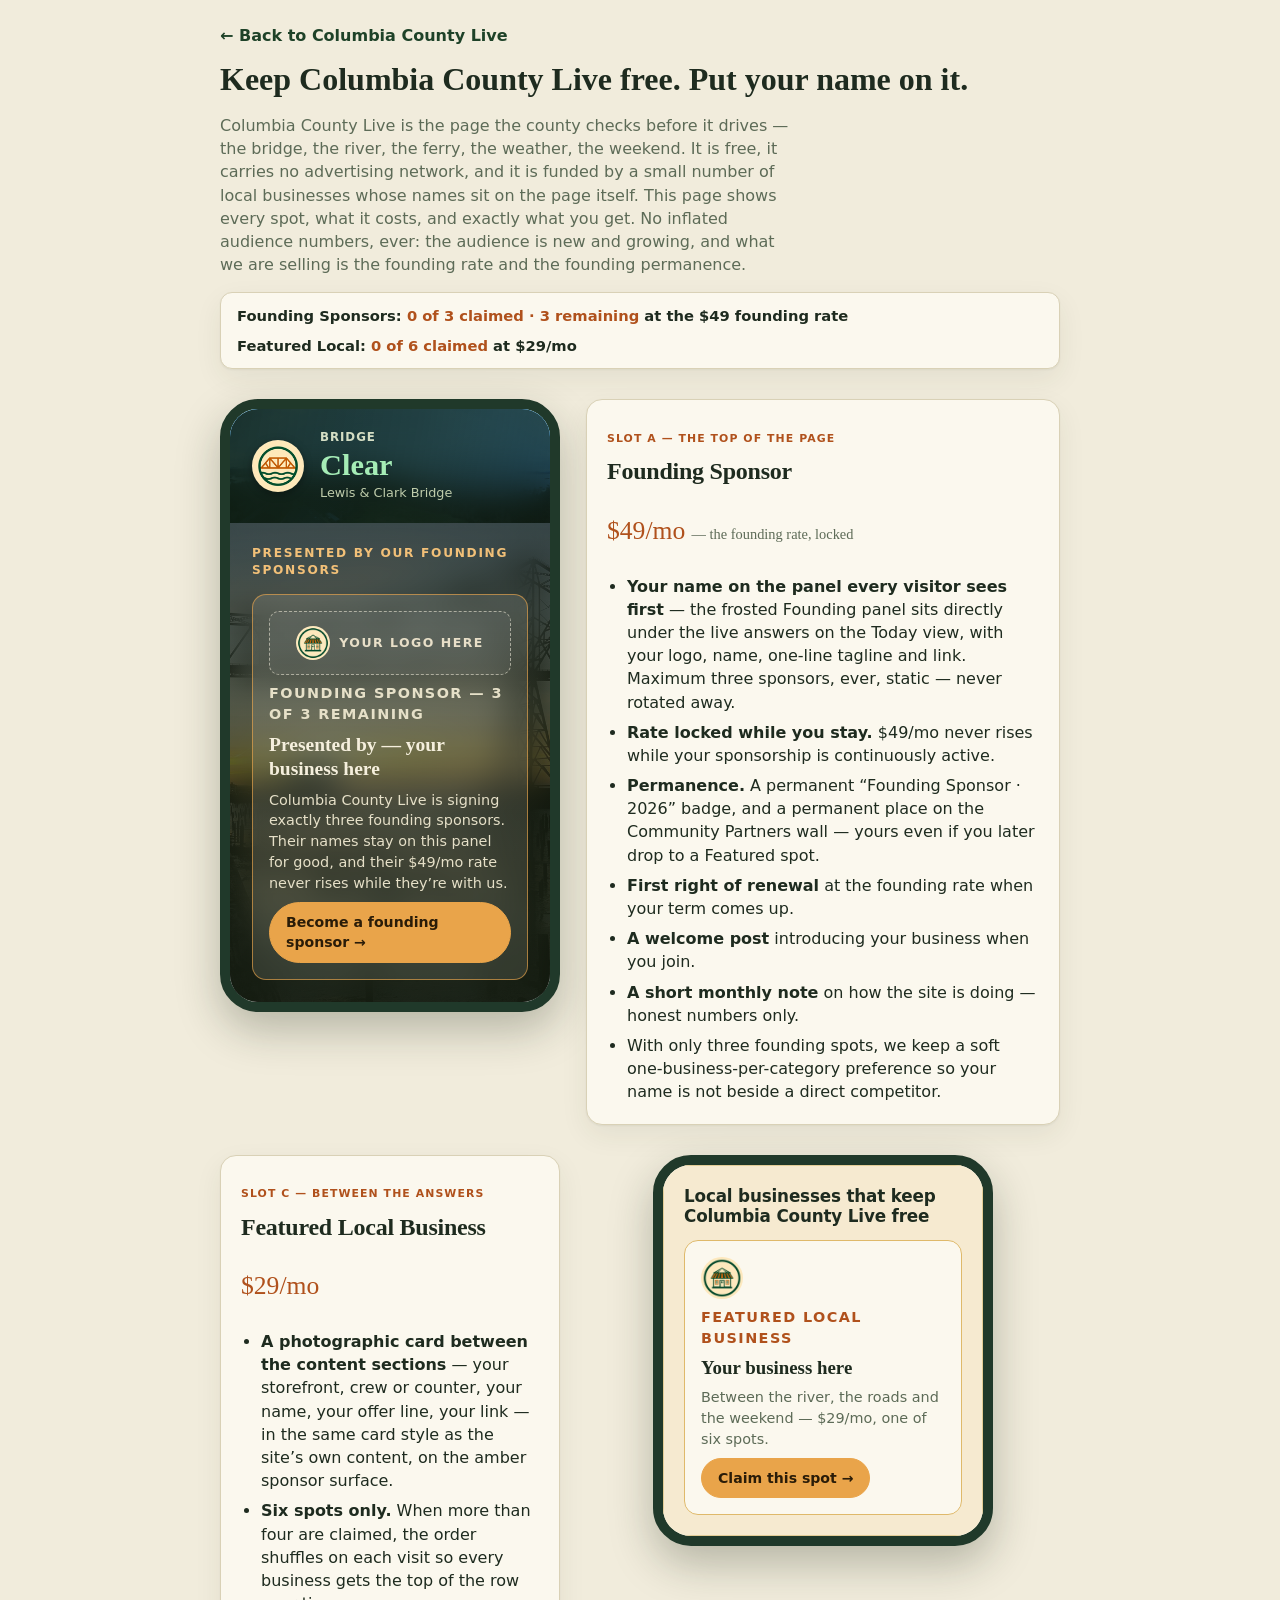
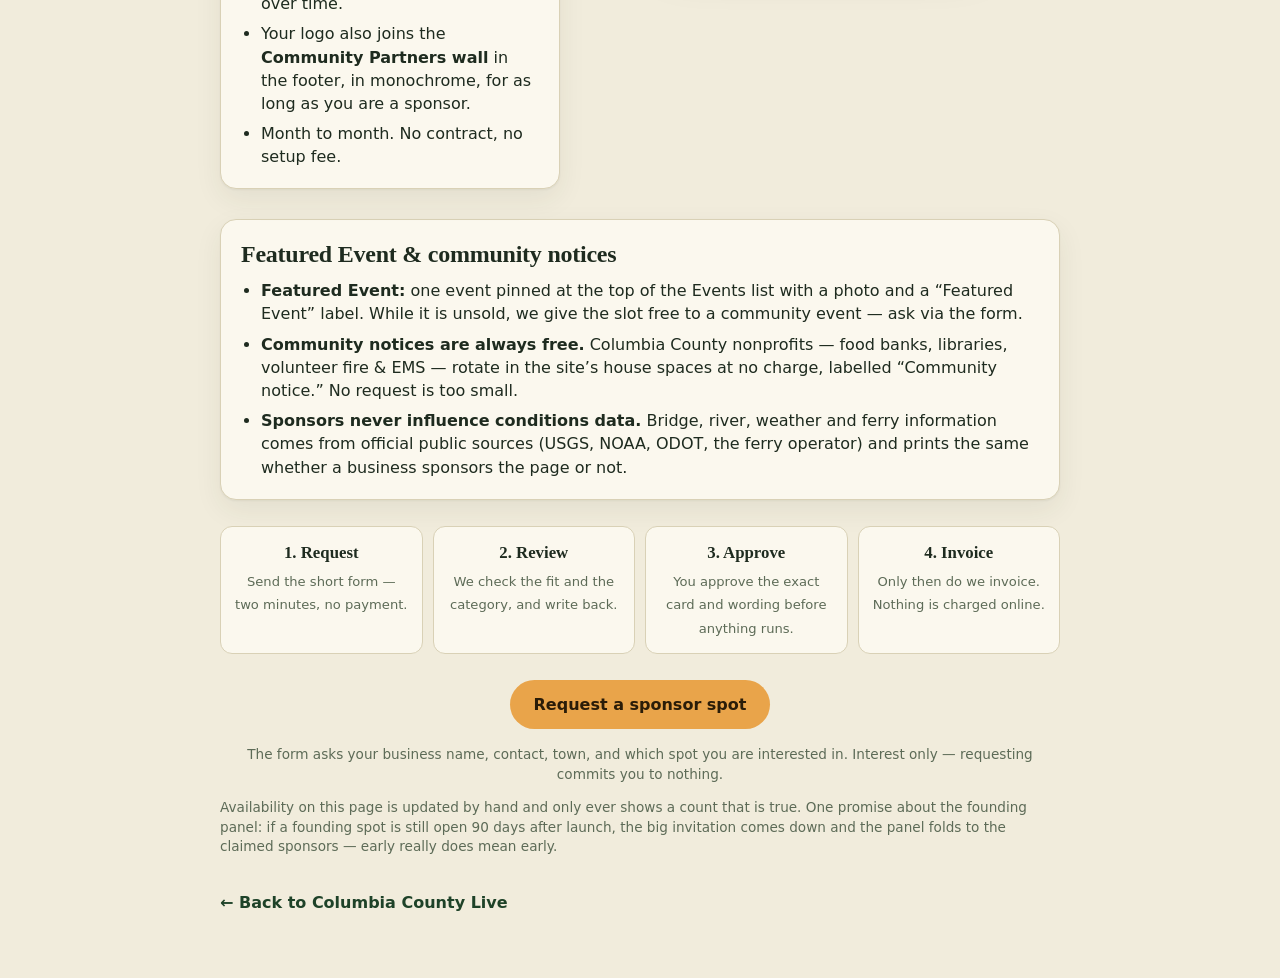
==== sponsor.html @ 100c67b8 "CCL redesign prototype 2026-11-05 — fall palette, icon set, ticker, glass cards, dark mode, sponsor " ====
<!DOCTYPE html>
<html lang="en">
<head>
<meta charset="utf-8">
<meta name="viewport" content="width=device-width, initial-scale=1">
<meta name="robots" content="noindex, nofollow">
<title>Sponsor — Columbia County Live</title>
<meta name="description" content="Become a founding sponsor or featured local business on Columbia County Live, the free live-conditions page for Columbia County, Oregon. Three founding spots at a locked $49/mo founding rate; featured local spots at $29/mo. Request, review, approve, invoice — no payment taken online.">
<meta name="theme-color" content="#1e4228">
<link rel="icon" href="img/icons/icon-logo-pine.png">
<link rel="stylesheet" href="style.css">
<script>
(function(){var t=null;try{var q=new URLSearchParams(location.search).get("theme");if(q==="dark"||q==="light")t=q;if(!t)t=localStorage.getItem("ccl-theme");if(t!=="dark"&&t!=="light")t=null;}catch(e){}
if(!t)t=(window.matchMedia&&matchMedia("(prefers-color-scheme: dark)").matches)?"dark":"light";
document.documentElement.setAttribute("data-theme",t);})();
</script>
</head>
<body class="sponsor-page">
<main class="sp-wrap">

  <a class="sp-back" href="index.html">&larr; Back to Columbia County Live</a>

  <header class="sp-hero">
    <h1>Keep Columbia County Live free. Put your name on it.</h1>
    <p>Columbia County Live is the page the county checks before it drives — the bridge, the river, the ferry, the weather, the weekend. It is free, it carries no advertising network, and it is funded by a small number of local businesses whose names sit on the page itself. This page shows every spot, what it costs, and exactly what you get. No inflated audience numbers, ever: the audience is new and growing, and what we are selling is the founding rate and the founding permanence.</p>
  </header>

  <div class="sp-avail" role="status">
    <span>Founding Sponsors: <span class="rem">0 of 3 claimed &middot; 3 remaining</span> at the $49 founding rate</span>
    <span>Featured Local: <span class="rem">0 of 6 claimed</span> at $29/mo</span>
  </div>

  <section id="founding" aria-label="Founding sponsor">
    <div class="sp-grid">
      <div class="sp-phone" aria-hidden="true">
        <section class="glance ticker js">
          <div class="ticker-stage">
            <div class="glance-tile ticker-slide active">
              <img class="gl-ico" src="img/icons/icon-bridge.png" alt="">
              <span class="ticker-main">
                <span class="glance-label">Bridge</span>
                <span class="glance-val ok">Clear</span>
                <span class="glance-sub">Lewis &amp; Clark Bridge</span>
              </span>
            </div>
          </div>
        </section>
        <section class="founding-panel">
          <div class="founding-inner">
            <p class="founding-eyebrow">Presented by our Founding Sponsors</p>
            <div class="founding-cells">
              <article class="founding-cell invite">
                <div class="ghost-logo"><img src="img/icons/icon-sponsor.png" alt=""><span>Your logo here</span></div>
                <p class="cell-eyebrow">Founding Sponsor — 3 of 3 remaining</p>
                <h3>Presented by — your business here</h3>
                <p>Columbia County Live is signing exactly three founding sponsors. Their names stay on this panel for good, and their $49/mo rate never rises while they&rsquo;re with us.</p>
                <span class="founding-cta">Become a founding sponsor &rarr;</span>
              </article>
            </div>
          </div>
        </section>
      </div>
      <div class="sp-terms">
        <p class="cell-eyebrow" style="color:var(--warm)">Slot A — the top of the page</p>
        <h2>Founding Sponsor</h2>
        <p class="sp-price">$49/mo <span style="font-size:.9rem;color:var(--muted)">— the founding rate, locked</span></p>
        <ul>
          <li><strong>Your name on the panel every visitor sees first</strong> — the frosted Founding panel sits directly under the live answers on the Today view, with your logo, name, one-line tagline and link. Maximum three sponsors, ever, static — never rotated away.</li>
          <li><strong>Rate locked while you stay.</strong> $49/mo never rises while your sponsorship is continuously active.</li>
          <li><strong>Permanence.</strong> A permanent &ldquo;Founding Sponsor &middot; 2026&rdquo; badge, and a permanent place on the Community Partners wall — yours even if you later drop to a Featured spot.</li>
          <li><strong>First right of renewal</strong> at the founding rate when your term comes up.</li>
          <li><strong>A welcome post</strong> introducing your business when you join.</li>
          <li><strong>A short monthly note</strong> on how the site is doing — honest numbers only.</li>
          <li>With only three founding spots, we keep a soft one-business-per-category preference so your name is not beside a direct competitor.</li>
        </ul>
      </div>
    </div>
  </section>

  <section id="featured" aria-label="Featured local business">
    <div class="sp-grid">
      <div class="sp-terms">
        <p class="cell-eyebrow" style="color:var(--warm)">Slot C — between the answers</p>
        <h2>Featured Local Business</h2>
        <p class="sp-price">$29/mo</p>
        <ul>
          <li><strong>A photographic card between the content sections</strong> — your storefront, crew or counter, your name, your offer line, your link — in the same card style as the site&rsquo;s own content, on the amber sponsor surface.</li>
          <li><strong>Six spots only.</strong> When more than four are claimed, the order shuffles on each visit so every business gets the top of the row over time.</li>
          <li>Your logo also joins the <strong>Community Partners wall</strong> in the footer, in monochrome, for as long as you are a sponsor.</li>
          <li>Month to month. No contract, no setup fee.</li>
        </ul>
      </div>
      <div class="sp-phone" aria-hidden="true">
        <section class="featured-local">
          <h2 class="featured-title">Local businesses that keep Columbia County Live free</h2>
          <div class="featured-row">
            <article class="featured-card invite">
              <img class="feat-ico" src="img/icons/icon-sponsor.png" alt="">
              <p class="cell-eyebrow">Featured Local Business</p>
              <h3>Your business here</h3>
              <p>Between the river, the roads and the weekend — $29/mo, one of six spots.</p>
              <span class="founding-cta">Claim this spot &rarr;</span>
            </article>
          </div>
        </section>
      </div>
    </div>
  </section>

  <section class="sp-terms" aria-label="Featured event and community notices">
    <h2>Featured Event &amp; community notices</h2>
    <ul>
      <li><strong>Featured Event:</strong> one event pinned at the top of the Events list with a photo and a &ldquo;Featured Event&rdquo; label. While it is unsold, we give the slot free to a community event — ask via the form.</li>
      <li id="community"><strong>Community notices are always free.</strong> Columbia County nonprofits — food banks, libraries, volunteer fire &amp; EMS — rotate in the site&rsquo;s house spaces at no charge, labelled &ldquo;Community notice.&rdquo; No request is too small.</li>
      <li><strong>Sponsors never influence conditions data.</strong> Bridge, river, weather and ferry information comes from official public sources (USGS, NOAA, ODOT, the ferry operator) and prints the same whether a business sponsors the page or not.</li>
    </ul>
  </section>

  <section aria-label="How sponsorship works">
    <div class="sp-steps">
      <div class="sp-step"><strong>1. Request</strong><span>Send the short form — two minutes, no payment.</span></div>
      <div class="sp-step"><strong>2. Review</strong><span>We check the fit and the category, and write back.</span></div>
      <div class="sp-step"><strong>3. Approve</strong><span>You approve the exact card and wording before anything runs.</span></div>
      <div class="sp-step"><strong>4. Invoice</strong><span>Only then do we invoice. Nothing is charged online.</span></div>
    </div>
    <p style="text-align:center">
      <a class="sp-cta" href="https://forms.gle/D4poEqfu1ogoMr4r6" target="_blank" rel="noopener">Request a sponsor spot</a>
    </p>
    <p class="sp-note" style="text-align:center">The form asks your business name, contact, town, and which spot you are interested in. Interest only — requesting commits you to nothing.</p>
    <p class="sp-note">Availability on this page is updated by hand and only ever shows a count that is true. One promise about the founding panel: if a founding spot is still open 90 days after launch, the big invitation comes down and the panel folds to the claimed sponsors — early really does mean early.</p>
  </section>

  <p style="margin-top:34px"><a class="sp-back" href="index.html">&larr; Back to Columbia County Live</a></p>

</main>
</body>
</html>
---- style.css ----
/* Columbia County Live — Redesign 2026-11-04 styles.
   Modern light system: ink/slate text on white cards over a very light
   gray-blue page, one accent (river blue), status colors only for status.
   Clean system sans everywhere (the old display serif is retired), 16px card
   radius, whisper shadows, 8/12/16/24 spacing scale. The page is four
   views (Today / Travel / Outdoors / Events & More) switched by the tab
   bar — bottom bar on phones, top bar on desktop. */
:root{
  --bg:#f1ecdc;
  --panel:#fbf8ee;
  --panel-2:#f0ead6;
  --panel-3:#e3dcc2;
  --border:#d9d1b6;
  --text:#1e2b1f;
  --muted:#5d6b57;
  --accent:#2e5d3a;
  --accent-dark:#1e4228;
  --accent-2:#2e7d3f; /* darkened 2026-11-04 (WS-1 a11y): #0d8a5f was 3.9:1 on panel-2 / 4.35:1 on white as text — Lighthouse color-contrast failure; #0b7a52 is 4.80:1 / 5.36:1 */
  --warm:#b0511c;
  --warm-fill:#e9a44a;
  --warn:#b0511c;
  --danger:#b3352b;
  --radius:16px;
  --shadow:0 1px 2px rgba(43,52,30,.06),0 10px 28px rgba(43,52,30,.07);
  --sponsor-bg:#f6ead0;
  --sans:system-ui,-apple-system,BlinkMacSystemFont,"Segoe UI",Roboto,Helvetica,Arial,sans-serif;
  --display:Georgia,"Iowan Old Style","Palatino Linotype","Times New Roman",serif;
}
*{box-sizing:border-box}
html,body{margin:0;padding:0}
html{scroll-behavior:smooth}
body{
  background:linear-gradient(180deg,#faf6ea,var(--bg) 480px) no-repeat,var(--bg);
  color:var(--text);
  font-family:var(--sans);
  line-height:1.45;
  -webkit-font-smoothing:antialiased;
}
a{color:var(--accent)}
a:focus-visible,button:focus-visible{outline:2px solid var(--accent-dark);outline-offset:2px}
h1,h2,h3{margin:0;line-height:1.2;font-family:var(--sans)}
h2{font-weight:700;letter-spacing:-.01em}
.small{font-size:.82rem;color:var(--muted)}
::selection{background:rgba(46,93,58,.25)}

/* ---------- Hero (slim banner) ---------- */
.hero{position:relative;overflow:hidden;border-bottom:1px solid var(--border)}
.hero-img{
  position:absolute;inset:0;width:100%;height:100%;z-index:0;
  object-fit:cover;object-position:center 62%;
  filter:saturate(.86) contrast(1.04) brightness(.95);
}
.hero::after{
  content:"";position:absolute;inset:0;pointer-events:none;z-index:0;
  background:
    url("data:image/svg+xml,%3Csvg xmlns='http://www.w3.org/2000/svg' width='480' height='300' viewBox='0 0 480 300'%3E%3Cg fill='none' stroke='%23ffffff' stroke-opacity='0.16'%3E%3Ccircle cx='428' cy='16' r='28'/%3E%3Ccircle cx='428' cy='16' r='58'/%3E%3Ccircle cx='428' cy='16' r='88'/%3E%3Ccircle cx='428' cy='16' r='118'/%3E%3Ccircle cx='428' cy='16' r='148'/%3E%3C/g%3E%3C/svg%3E") right top no-repeat,
    linear-gradient(180deg,rgba(9,22,13,.58) 0%,rgba(9,22,13,.40) 52%,rgba(9,22,13,.68) 100%);
}
.hero-inner{
  position:relative;z-index:1;max-width:1200px;margin:0 auto;
  padding:16px 20px 14px;
  display:flex;flex-direction:column;
}
.hero-top{display:flex;justify-content:space-between;align-items:flex-start;gap:16px}
.brand{display:flex;align-items:center;gap:12px}
.brand-mark{
  font-size:1.45rem;line-height:1;padding:7px 8px;
  background:rgba(10,24,14,.55);border:1px solid rgba(255,255,255,.25);
  border-radius:12px;backdrop-filter:blur(5px);-webkit-backdrop-filter:blur(5px);
}
.brand-name{
  font-size:1.28rem;font-weight:800;letter-spacing:-.01em;
  color:#fff;text-shadow:0 2px 14px rgba(0,0,0,.5);
}
.live-word{color:var(--warm-fill)}
.tagline{margin:2px 0 0;color:#d7e6f2;font-size:.86rem;text-shadow:0 1px 8px rgba(0,0,0,.55)}
.header-clock{
  text-align:right;background:rgba(8,20,32,.55);
  border:1px solid rgba(255,255,255,.22);border-radius:12px;
  padding:7px 13px;backdrop-filter:blur(6px);-webkit-backdrop-filter:blur(6px);
}
.clock{font-size:1.18rem;font-weight:700;font-variant-numeric:tabular-nums;color:#fff}
.clock-label{color:#cfe0f0;font-size:.7rem;text-transform:uppercase;letter-spacing:.08em}
.hero-title{
  font-weight:800;letter-spacing:-.015em;
  font-size:clamp(1.32rem,2.6vw,1.8rem);line-height:1.15;
  margin-top:14px;max-width:22em;color:#fff;
  text-shadow:0 2px 20px rgba(0,0,0,.5);
}
.hero-title em{font-style:normal;color:var(--warm-fill)}
.hero-promise{
  max-width:72ch;color:#e3eef7;font-size:.9rem;margin:6px 0 12px;
  text-shadow:0 1px 10px rgba(0,0,0,.6);
}
.status-strip{display:flex;flex-wrap:wrap;gap:8px}
.status-strip a{
  display:inline-flex;align-items:center;gap:7px;
  background:rgba(9,22,36,.66);border:1px solid rgba(255,255,255,.22);
  color:#eef4fa;text-decoration:none;font-size:.84rem;font-weight:600;
  padding:7px 13px;border-radius:999px;
  backdrop-filter:blur(6px);-webkit-backdrop-filter:blur(6px);
  transition:border-color .15s ease,transform .15s ease;
}
.status-strip a:hover{border-color:var(--warm-fill);transform:translateY(-1px)}
.pulse-dot{
  width:8px;height:8px;border-radius:50%;background:#2fbf71;flex:0 0 auto;
  box-shadow:0 0 0 0 rgba(47,191,113,.45);animation:pulse 2.4s ease-out infinite;
}
@keyframes pulse{
  0%{box-shadow:0 0 0 0 rgba(47,191,113,.45)}
  70%{box-shadow:0 0 0 8px rgba(47,191,113,0)}
  100%{box-shadow:0 0 0 0 rgba(47,191,113,0)}
}

/* ---------- Tab bar (view switcher) ---------- */
.tabbar{
  position:sticky;top:0;z-index:950;height:57px;
  display:flex;align-items:center;justify-content:center;gap:6px;
  padding:8px 12px;
  background:rgba(255,255,255,.9);border-bottom:1px solid var(--border);
  backdrop-filter:blur(10px);-webkit-backdrop-filter:blur(10px);
}
.tab-btn{
  display:inline-flex;align-items:center;gap:7px;
  font:inherit;font-size:.94rem;font-weight:600;color:var(--muted);
  background:transparent;border:1px solid transparent;border-radius:999px;
  padding:9px 18px;cursor:pointer;
  transition:background .18s ease,color .18s ease,transform .12s ease,box-shadow .18s ease;
}
.tab-btn:hover{color:var(--text);background:var(--panel-2)}
.tab-btn:active{transform:scale(.97)}
.tab-btn.active{
  background:var(--accent);color:#fff;border-color:var(--accent);
  box-shadow:0 3px 10px rgba(30,66,40,.32);
}
.tab-ico{font-size:1.02rem;line-height:1}
@media (max-width:899px){
  .tabbar{
    position:fixed;top:auto;bottom:0;left:0;right:0;height:auto;z-index:1200;
    justify-content:space-around;gap:2px;
    padding:6px 6px calc(6px + env(safe-area-inset-bottom));
    border-bottom:none;border-top:1px solid var(--border);
    background:rgba(255,255,255,.96);
  }
  .tab-btn{flex:1;flex-direction:column;gap:2px;padding:6px 4px;font-size:.7rem;border-radius:12px}
  .tab-ico{font-size:1.15rem}
  body{padding-bottom:82px}
}

/* Sticky status bar */
.sticky-bar{
  position:sticky;top:0;z-index:900;
  display:flex;align-items:center;gap:8px;flex-wrap:wrap;
  padding:8px 16px;
  background:rgba(255,255,255,.94);border-bottom:1px solid var(--border);
  backdrop-filter:blur(8px);-webkit-backdrop-filter:blur(8px);
}
@media (min-width:900px){.sticky-bar{top:57px}}
.sticky-brand{font-weight:800;font-size:.95rem;letter-spacing:-.01em;margin-right:2px}
.sticky-pill{
  text-decoration:none;color:var(--text);font-size:.8rem;font-weight:700;
  border:1px solid var(--border);border-radius:999px;padding:4px 11px;background:var(--panel-2);
}
.sticky-pill.ok{border-color:var(--accent-2);color:var(--accent-2)}
.sticky-pill.warn{border-color:var(--warn);color:var(--warn)}
.sticky-pill.bad{border-color:#e5a3a3;color:#991b1b;background:#fdecec}
.sticky-links{display:flex;gap:4px;margin-left:auto}
.sticky-links a{color:var(--muted);text-decoration:none;font-size:.82rem;font-weight:600;padding:4px 8px;border-radius:8px}
.sticky-links a:hover{color:var(--text);background:var(--panel-2)}
@media (max-width:560px){.sticky-links{display:none}}

/* Alert banner */
.alert-banner{
  max-width:1200px;margin:14px auto 0;padding:12px 18px;width:calc(100% - 40px);
  background:#fdecec;border:1px solid #e5a3a3;border-radius:var(--radius);
  color:#7c1d1d;font-size:.95rem;
}
.alert-banner strong{color:#5f1212}
@media (max-width:920px){.alert-banner{width:calc(100% - 24px)}}

/* ---------- Views ---------- */
.views{max-width:1200px;margin:0 auto;padding:16px 20px 8px}
.view{display:flex;flex-direction:column;gap:16px;min-width:0}
.view[hidden]{display:none!important}
.view-active{animation:viewIn .22s ease both}
@keyframes viewIn{from{opacity:0;transform:translateY(8px)}to{opacity:1;transform:none}}
@media (min-width:900px){
  #view-travel{display:grid;grid-template-columns:1fr 1fr;gap:16px;align-items:start}
  #view-travel .map-card,#view-travel #roads-card,#view-travel #ferry-card{grid-column:1 / -1}
  #view-outdoors{display:grid;grid-template-columns:1fr 1fr;gap:16px;align-items:start}
  #view-outdoors #alerts-card,#view-outdoors #rivers-card{grid-column:1 / -1}
}
@media (max-width:899px){
  .views{padding:12px 12px 4px}
}

/* Reveal-on-first-sight (class added by JS only — content is never
   gated on animation; no-JS and no-IO visitors simply see the cards) */
.reveal{opacity:0;transform:translateY(12px)}
.reveal.inview{opacity:1;transform:none;transition:opacity .5s ease,transform .5s ease}

/* At-a-glance KPI strip */
.glance{
  display:grid;grid-template-columns:repeat(4,1fr);gap:10px;
}
.glance-tile{
  display:flex;flex-direction:column;gap:2px;text-decoration:none;color:var(--text);
  background:var(--panel);
  border:1px solid var(--border);border-radius:var(--radius);
  padding:14px 16px;box-shadow:var(--shadow);
  transition:border-color .15s ease,transform .15s ease;
}
.glance-tile:hover{border-color:var(--accent);transform:translateY(-1px)}
.glance-tile:active{transform:translateY(1px)}
.glance-label{font-size:.72rem;text-transform:uppercase;letter-spacing:.08em;color:var(--muted);font-weight:700}
.glance-val{font-size:1.42rem;font-weight:800;letter-spacing:-.01em;line-height:1.15;overflow:hidden;text-overflow:ellipsis;display:-webkit-box;-webkit-line-clamp:2;-webkit-box-orient:vertical;transition:color .4s ease}
.glance-val.ok{color:var(--accent-2)}
.glance-val.warn{color:var(--warn)}
.glance-val.bad{color:var(--danger)}
.glance-sub{font-size:.76rem;color:var(--muted)}
@media (max-width:560px){.glance{grid-template-columns:1fr 1fr}.glance-val{font-size:1.12rem}}

/* Cards */
.card{
  background:var(--panel);
  border:1px solid var(--border);
  border-radius:var(--radius);
  padding:20px;
  box-shadow:var(--shadow);
  min-width:0;
}
.card-head{display:flex;justify-content:space-between;align-items:baseline;gap:10px;margin-bottom:10px}
.card-head h2{font-size:1.06rem}
.updated{font-size:.72rem;color:var(--muted);white-space:nowrap}
.card-note{color:var(--muted);font-size:.9rem;margin:6px 0 12px}
.panel-body{min-height:40px}
.loading{color:var(--muted);font-size:.9rem}
.loading::after{
  content:"";display:block;height:10px;max-width:430px;margin-top:10px;border-radius:6px;
  background:linear-gradient(90deg,var(--panel-2) 25%,var(--panel-3) 50%,var(--panel-2) 75%);
  background-size:200% 100%;animation:shimmer 1.3s linear infinite;
}
@keyframes shimmer{from{background-position:180% 0}to{background-position:-20% 0}}
.fallback{color:var(--muted);font-size:.9rem}
.text-link{font-size:.88rem;text-decoration:none}
.text-link:hover{text-decoration:underline}
.subhead{
  font-size:.74rem;font-weight:700;text-transform:uppercase;letter-spacing:.09em;
  color:var(--muted);margin:16px 0 6px;
}

/* Card photo headers — one consistent strip, gentle modern grade */
.photo-card{padding-top:0;overflow:hidden}
.card-photo{position:relative;margin:0 -20px 16px;height:132px;background:#ddd5ba}
.card-photo img{
  width:100%;height:100%;object-fit:cover;display:block;
  filter:saturate(.88) contrast(1.03);
}
.card-photo::after{
  content:"";position:absolute;left:0;right:0;bottom:0;height:46%;pointer-events:none;
  background:linear-gradient(180deg,rgba(12,26,15,0),rgba(12,26,15,.28));
}
.photo-courthouse img{object-position:center 34%}
.photo-dock img{object-position:center 62%}
.photo-ferry img{object-position:center 55%}
.photo-pano img{object-position:center 50%}
@media (max-width:560px){.card-photo{height:118px}}

/* Map */
.map-card{padding:12px}
.map-toolbar{display:flex;flex-wrap:wrap;align-items:center;gap:6px;padding:2px 2px 10px}
.map-tool-btn{
  background:var(--panel-2);color:var(--text);border:1px solid var(--border);
  border-radius:999px;padding:6px 13px;font-size:.82rem;font-weight:700;cursor:pointer;
  transition:border-color .15s ease,transform .12s ease;
}
.map-tool-btn:hover{border-color:var(--accent)}
.map-tool-btn:active{transform:scale(.97)}
.map-towns{display:inline-flex;flex-wrap:wrap;gap:6px;flex:1}
.map-town-chip{
  background:transparent;color:var(--muted);border:1px solid var(--border);
  border-radius:999px;padding:5px 11px;font-size:.8rem;cursor:pointer;
}
.map-town-chip:hover{color:var(--text);border-color:var(--accent)}
#map:fullscreen{height:100%;border-radius:0}
#map{height:440px;border-radius:12px;background:#dce7ef;z-index:0}
@media (max-width:920px){#map{height:320px}}
.map-legend{display:flex;flex-wrap:wrap;gap:14px;padding:10px 6px 2px;color:var(--muted);font-size:.8rem}
.dot{display:inline-block;width:10px;height:10px;border-radius:50%;margin-right:5px;vertical-align:middle}
.dot-town{background:#2e5d3a}
.dot-gauge{background:#0d8a5f}
.dot-quake{background:#e05252}
.dot-landmark{background:#d97706}
.leaflet-popup-content{font-size:.85rem;line-height:1.4}
.emoji-pin{background:none;border:none;font-size:20px;line-height:1;text-shadow:0 1px 4px rgba(0,0,0,.6)}

/* Link tiles */
.link-grid{display:grid;grid-template-columns:1fr 1fr;gap:10px}
.link-tile{
  display:block;text-decoration:none;color:var(--text);
  background:var(--panel-2);border:1px solid var(--border);border-radius:12px;
  padding:12px 14px;transition:border-color .15s ease, transform .15s ease;
}
.link-tile:hover{border-color:var(--accent);transform:translateY(-1px)}
.link-tile strong{display:block;font-size:.95rem;margin-bottom:3px}
.link-tile span{color:var(--muted);font-size:.82rem}
@media (max-width:560px){.link-grid{grid-template-columns:1fr}}

/* Ferry */
.ferry-grid{display:grid;grid-template-columns:repeat(3,1fr);gap:10px;margin-bottom:10px}
@media (max-width:560px){.ferry-grid{grid-template-columns:1fr}}
.ferry-box{background:var(--panel-2);border:1px solid var(--border);border-radius:12px;padding:10px 12px}
.ferry-box h3{font-size:.85rem;color:var(--accent);margin-bottom:4px}
.ferry-box p{margin:0;font-size:.9rem}

/* Ferry next-boat countdown */
.ferry-next{margin:4px 0 14px}
.ferry-next-head{font-size:1.12rem;font-weight:800;letter-spacing:-.01em;margin-bottom:8px}
.ferry-next-head .fn-when{color:var(--warm)}
.ferry-next-grid{display:grid;grid-template-columns:1fr 1fr;gap:10px}
.ferry-next-box{background:var(--panel-2);border:1px solid var(--border);border-radius:12px;padding:10px 12px}
.ferry-next-box .fn-side{font-size:.78rem;text-transform:uppercase;letter-spacing:.06em;color:var(--muted);font-weight:700}
.ferry-next-box .fn-count{font-size:1.3rem;font-weight:800;font-variant-numeric:tabular-nums;line-height:1.2}
.ferry-next-box .fn-time{color:var(--muted);font-size:.82rem}
.ferry-next-box.last-boat{border-color:var(--warn)}
.fn-last{display:inline-block;color:#23160a;background:var(--warm-fill);font-size:.68rem;font-weight:800;border-radius:999px;padding:1px 8px;margin-left:6px;vertical-align:2px;text-transform:uppercase;letter-spacing:.05em}
@media (max-width:560px){.ferry-next-grid{grid-template-columns:1fr}}

/* Alerts */
.alert-item{border-left:4px solid var(--warn);background:var(--panel-2);border-radius:10px;padding:10px 12px;margin-bottom:10px}
.alert-item.severe{border-left-color:var(--danger)}
.alert-item h3{font-size:.95rem;margin-bottom:3px}
.alert-item p{margin:0;color:var(--muted);font-size:.85rem}
.no-alerts{color:var(--accent-2);font-size:.92rem}

/* Forecast */
.town-picker{display:flex;flex-wrap:wrap;gap:6px;margin-bottom:12px}
.town-btn{
  background:var(--panel-2);color:var(--muted);border:1px solid var(--border);
  border-radius:999px;padding:5px 12px;font-size:.82rem;cursor:pointer;
  transition:background .15s ease,color .15s ease,border-color .15s ease;
}
.town-btn:hover{color:var(--text);border-color:var(--accent)}
.town-btn.active{background:var(--accent);border-color:var(--accent);color:#fff;font-weight:700}
.forecast-periods{display:grid;grid-template-columns:1fr 1fr;gap:8px}
@media (max-width:560px){.forecast-periods{grid-template-columns:1fr}}
.period{background:var(--panel-2);border:1px solid var(--border);border-radius:12px;padding:9px 11px}
.period h4{margin:0 0 2px;font-size:.83rem;color:var(--accent)}
.period .temp{font-size:1.15rem;font-weight:800}
.period p{margin:2px 0 0;color:var(--muted);font-size:.8rem}

/* Rivers */
.river-row{display:flex;flex-wrap:wrap;justify-content:space-between;gap:12px;padding:10px 0;border-bottom:1px solid var(--border)}
.river-spark{flex-basis:100%;margin-top:2px}
.river-spark svg{width:100%;height:46px;display:block;animation:sparkIn .7s ease both}
@keyframes sparkIn{from{opacity:0;transform:translateY(4px)}to{opacity:1;transform:none}}
.river-spark-cap{font-size:.72rem;color:var(--muted);margin-top:2px}
.river-row:last-child{border-bottom:none}
.river-name{font-weight:700;font-size:.93rem}
.river-sub{color:var(--muted);font-size:.78rem}
.river-nums{text-align:right;white-space:nowrap}
.river-nums .big{font-size:1.05rem;font-weight:800;font-variant-numeric:tabular-nums}
.trend-up{color:var(--warn)}
.trend-down{color:var(--accent-2)}
.trend-flat{color:var(--muted)}

/* Quakes */
.quake-row{display:flex;align-items:center;gap:12px;padding:8px 0;border-bottom:1px solid var(--border)}
.quake-row:last-child{border-bottom:none}
.quake-mag{
  flex:0 0 auto;min-width:44px;text-align:center;font-weight:800;font-size:.95rem;
  background:var(--panel-2);border:1px solid var(--border);border-radius:10px;padding:6px 4px;
}
.quake-mag.hot{border-color:#e5a3a3;color:#b32626;background:#fdecec}
.quake-place{font-size:.9rem}
.quake-time{color:var(--muted);font-size:.78rem}

/* Freshness board */
.fresh-row{display:flex;align-items:center;gap:10px;padding:7px 0;border-bottom:1px solid var(--border);font-size:.9rem}
.fresh-row:last-child{border-bottom:none}
.fresh-dot{flex:0 0 auto;width:10px;height:10px;border-radius:50%;background:var(--muted)}
.fresh-dot.dot-ok{background:var(--accent-2)}
.fresh-dot.dot-warn{background:var(--warn)}
.fresh-dot.dot-bad{background:var(--danger)}
.fresh-dot.dot-none{background:transparent;border:1px solid var(--muted)}
.fresh-label{flex:1}
.fresh-age{color:var(--muted);font-size:.82rem;font-variant-numeric:tabular-nums;white-space:nowrap}

/* Share / keep bar */
.share-bar{
  display:flex;flex-wrap:wrap;align-items:center;gap:14px 22px;
  background:var(--panel);
  border:1px solid var(--border);border-radius:var(--radius);box-shadow:var(--shadow);
  padding:20px;
}
.share-copy{flex:1 1 320px}
.share-copy h2{font-size:1.12rem;margin-bottom:4px}
.share-copy p{margin:0;color:var(--muted);font-size:.9rem}
.share-actions{display:flex;flex-wrap:wrap;gap:10px}
.share-btn{
  background:var(--panel);color:var(--text);border:1px solid var(--border);
  border-radius:999px;padding:11px 18px;font-size:.92rem;font-weight:700;cursor:pointer;
  transition:border-color .15s ease,background .15s ease,transform .12s ease;
}
.share-btn:hover{border-color:var(--accent)}
.share-btn:active{transform:translateY(1px)}
.share-btn.primary{background:var(--accent);border-color:var(--accent);color:#fff}
.share-btn.primary:hover{background:var(--accent-dark)}
.install-help{flex-basis:100%;margin:0;color:var(--muted);font-size:.88rem;background:var(--panel-2);border:1px dashed var(--border);border-radius:12px;padding:10px 12px}

/* Footer */
.site-footer{
  padding:18px 4px 30px;
  border-top:1px solid var(--border);color:var(--muted);font-size:.9rem;
}
.site-footer strong{color:var(--text)}

/* Mobile hero trims */
@media (max-width:560px){
  .header-clock{display:none}
  .hero-inner{padding:14px 14px 12px}
  .brand-name{font-size:1.12rem}
  .hero-promise{display:none}
  /* Card heads: let the timestamp drop to its own line instead of
     squeezing the title into a word-per-line column beside the pin. */
  .card-head{flex-wrap:wrap}
  .card-head h2{flex:1 1 auto}
  .card-head .updated{order:3;flex-basis:100%;margin-top:2px}
  .map-towns{order:3;flex-basis:100%;margin-top:2px}
}

/* ---- v1.1: live layers + snapshot panels ---- */
.dot-plane{background:#d97706}
.dot-ship{background:#6366f1}
.dot-fire{background:#ea580c}
.legend-note{flex-basis:100%;font-size:.75rem}
.status-note{
  color:var(--muted);font-size:.88rem;background:#f2f7fb;
  border:1px dashed var(--border);border-radius:12px;padding:10px 12px;margin:0;
}
.leaflet-control-layers{
  background:var(--panel);color:var(--text);border:1px solid var(--border);
  border-radius:10px;font-size:.8rem;
}
.leaflet-control-layers label{color:var(--text)}
.plane-pin span{filter:drop-shadow(0 1px 3px rgba(0,0,0,.7))}

/* Commute verdict */
.commute-verdict{border-radius:12px;padding:13px 15px;border:1px solid var(--border);background:var(--panel-2)}
.commute-verdict .cv-head{font-size:1.18rem;font-weight:800;letter-spacing:-.01em;line-height:1.2}
.commute-verdict .cv-sub{color:var(--muted);font-size:.85rem;margin-top:3px}
.commute-verdict.cv-ok{border-left:5px solid var(--accent-2)}
.commute-verdict.cv-ok .cv-head{color:var(--accent-2)}
.commute-verdict.cv-warn{border-left:5px solid var(--warn)}
.commute-verdict.cv-warn .cv-head{color:var(--warn)}
.commute-verdict.cv-bad{border-left:5px solid var(--danger);background:#fdf1f1}
.commute-verdict.cv-bad .cv-head{color:var(--danger)}

/* Bridge */
.bridge-box{border-radius:12px;padding:12px 14px;margin-bottom:6px;border:1px solid var(--border);background:var(--panel-2)}
.bridge-title{font-weight:800;font-size:1rem;margin-bottom:4px}
.bridge-box p{margin:0;color:var(--muted);font-size:.88rem}
.bridge-clear{border-left:4px solid var(--accent-2)}
.bridge-work{border-left:4px solid var(--warn)}
.bridge-alert{border-left:4px solid var(--danger)}
.bridge-unknown{border-left:4px solid var(--muted)}

/* Incidents */
.incident-row{padding:8px 0;border-bottom:1px solid var(--border);font-size:.9rem}
.incident-row:last-child{border-bottom:none}
.incident-row p{margin:2px 0 0;color:var(--muted);font-size:.83rem}

/* Cameras */
.camera-grid{display:grid;grid-template-columns:repeat(auto-fill,minmax(150px,1fr));gap:10px}
.camera-fig{margin:0;background:var(--panel-2);border:1px solid var(--border);border-radius:12px;overflow:hidden}
.camera-fig img{width:100%;height:96px;object-fit:cover;display:block;background:#d7e2ec}
.camera-fig figcaption{padding:7px 9px;font-size:.76rem;color:var(--muted)}
.camera-fig.cam-dead figcaption::after{content:" — still unavailable";color:var(--warn)}

/* Ships */
.ship-row{display:flex;justify-content:space-between;gap:12px;padding:10px 0;border-bottom:1px solid var(--border)}
.ship-row:last-child{border-bottom:none}

/* Build batch 2026-11-04: My Route strips, incident meta, route-ahead, Bend run */
.route-group{margin:0 0 12px}
.route-group:last-child{margin-bottom:2px}
.route-group-name{font-weight:700;font-size:.85rem;margin:0 0 6px}
.route-strip{display:flex;gap:10px;overflow-x:auto;padding-bottom:6px}
.route-strip .camera-fig{flex:0 0 168px}
.route-strip .camera-fig img{height:104px}
.incident-meta{color:var(--muted);font-size:.76rem;margin-top:2px}
.incident-scope{color:var(--muted);font-size:.8rem;margin:0 0 8px}
.ra-town{padding:10px 0;border-bottom:1px solid var(--border)}
.ra-town:first-child{padding-top:2px}
.ra-town:last-child{border-bottom:none;padding-bottom:2px}
.ra-town-name{font-weight:800;font-size:.95rem;margin-bottom:6px}
.ra-strip{display:flex;gap:8px;overflow-x:auto;padding-bottom:6px}
.ra-chip{flex:0 0 108px;background:var(--panel-2);border:1px solid var(--border);border-radius:12px;padding:8px 9px}
.ra-hour{font-size:.72rem;color:var(--muted);font-weight:700}
.ra-temp{font-size:1.05rem;font-weight:800;font-variant-numeric:tabular-nums}
.ra-wx{font-size:.74rem;color:var(--muted)}
.ra-pop{font-size:.72rem;color:var(--muted)}
.ra-flags{font-size:.82rem;font-weight:600;margin-top:2px}
.ra-flags.ra-clear{color:var(--muted);font-weight:400}
.bend-area{padding:2px 0 10px}
.bend-wx{font-size:.9rem;margin:4px 0 8px}

/* Sky (aircraft filters/list now live on the Travel tab's aircraft card) */
.sky-filters{display:flex;flex-wrap:wrap;gap:6px;margin-bottom:10px}
.sky-filter-btn{
  background:var(--panel-2);color:var(--muted);border:1px solid var(--border);
  border-radius:999px;padding:5px 12px;font-size:.82rem;cursor:pointer;
  transition:background .15s ease,color .15s ease,border-color .15s ease;
}
.sky-filter-btn:hover{color:var(--text);border-color:var(--accent)}
.sky-filter-btn.active{background:var(--accent);border-color:var(--accent);color:#fff;font-weight:700}
.sky-count{margin:0 0 6px;font-size:.92rem}
.sky-row{display:flex;align-items:baseline;gap:10px;padding:6px 0;border-bottom:1px solid var(--border);font-size:.88rem}
.sky-row:last-child{border-bottom:none}
.sky-cs{font-weight:800;min-width:74px}
.sky-meta{color:var(--muted);flex:1}
.sky-alt{font-variant-numeric:tabular-nums;white-space:nowrap}
.iss-line p{margin:8px 0 0;font-size:.88rem;color:var(--muted)}
.iss-line strong{color:var(--text)}

/* Fires */
.fire-row{padding:8px 0;border-bottom:1px solid var(--border)}
.fire-row:last-child{border-bottom:none}
.fire-name{font-weight:700;font-size:.93rem}
.fire-sub{color:var(--muted);font-size:.8rem}

/* Events */
.event-filters{display:flex;flex-wrap:wrap;gap:6px;margin-bottom:10px}
.event-filter-btn{
  background:var(--panel-2);color:var(--muted);border:1px solid var(--border);
  border-radius:999px;padding:5px 12px;font-size:.82rem;cursor:pointer;
  transition:background .15s ease,color .15s ease,border-color .15s ease;
}
.event-filter-btn:hover{color:var(--text);border-color:var(--accent)}
.event-filter-btn.active{background:var(--accent);border-color:var(--accent);color:#fff;font-weight:700}
.event-today-badge{
  display:inline-block;background:var(--warm-fill);color:#23160a;font-size:.66rem;font-weight:800;
  border-radius:999px;padding:1px 8px;margin-left:6px;vertical-align:2px;letter-spacing:.05em;
}
.event-date{
  font-weight:800;font-size:.85rem;color:var(--warm);
  margin:12px 0 4px;text-transform:uppercase;letter-spacing:.04em;
}
.event-date:first-child{margin-top:0}
.event-row{display:flex;gap:10px;align-items:baseline;padding:5px 0;border-bottom:1px solid var(--border);font-size:.9rem}
.event-row:last-of-type{border-bottom:none}
.event-time{flex:0 0 74px;color:var(--muted);font-size:.8rem;font-variant-numeric:tabular-nums}
.event-title{flex:1}
.event-title a{color:var(--text);text-decoration:none}
.event-title a:hover{color:var(--accent);text-decoration:underline}
.event-src{color:var(--muted);font-size:.74rem;white-space:nowrap}
.event-fb-tag{flex:0 0 auto;background:#1877f2;color:#fff;font-size:.68rem;font-weight:700;letter-spacing:.02em;padding:2px 7px;border-radius:999px;white-space:nowrap;align-self:center}
#events-body .status-note{margin-top:12px}
@media (max-width:560px){
  .event-src{display:none}
  .leaflet-control-layers{font-size:.72rem}
}

/* The County Briefing — today's answers, ready to take with you */
.briefing-card{border-left:4px solid var(--accent)}
.briefing-view{margin:0 0 14px}
.briefing-loading{margin:0;padding:6px 0 2px;color:var(--muted);font-size:.93rem}
.briefing-row{display:flex;gap:12px;align-items:flex-start;padding:10px 0;border-bottom:1px solid var(--border)}
.briefing-row:first-child{padding-top:0}
.briefing-row:last-child{border-bottom:none}
.briefing-row-alert{background:var(--panel-2);border:1px solid var(--border);border-left:4px solid var(--warn);border-radius:10px;padding:10px 12px}
.briefing-ico{flex:0 0 28px;font-size:1.15rem;line-height:1.35;text-align:center}
.briefing-main{flex:1;min-width:0}
.briefing-label{font-size:.72rem;text-transform:uppercase;letter-spacing:.08em;color:var(--muted);font-weight:700;margin-bottom:2px}
.briefing-body{font-size:.98rem;line-height:1.45}
.briefing-temp{font-weight:800}
.briefing-items{list-style:none;margin:3px 0 0;padding:0;display:grid;gap:4px}
.briefing-items li{font-size:.93rem;line-height:1.4;padding-left:14px;position:relative}
.briefing-items li::before{content:"•";position:absolute;left:2px;color:var(--muted)}
.briefing-more{font-size:.85rem;color:var(--muted);margin-top:4px}
.briefing-foot{font-size:.74rem;color:var(--muted);margin:10px 0 0;line-height:1.5}
.briefing-actions{display:flex;flex-wrap:wrap;gap:10px}
.briefing-card .install-help{margin-top:12px}

/* Since you were away — return-visit briefing */
.since-card{border-left:4px solid var(--warm-fill)}
.since-dismiss{background:none;border:1px solid var(--border);color:var(--muted);border-radius:8px;width:30px;height:30px;font-size:.8rem;cursor:pointer;flex:none}
.since-dismiss:hover{color:var(--warn);border-color:var(--warn)}
.since-when{font-size:.78rem;text-transform:uppercase;letter-spacing:.07em;color:var(--muted);font-weight:700;margin:2px 0 8px}
.since-list{list-style:none;margin:0;padding:0;display:grid;gap:7px}
.since-list li{font-size:.95rem;line-height:1.45}
.since-quiet,.since-welcome{font-size:.95rem;line-height:1.5;margin:0}

/* My town — the page tunes itself around home (X20 R3) */
.home-chips{display:flex;flex-wrap:wrap;gap:8px;margin:10px 0 6px}
.home-chip{
  background:var(--panel-2);color:var(--muted);border:1px solid var(--border);
  border-radius:999px;padding:6px 14px;font-size:.85rem;cursor:pointer;
  transition:background .15s ease,color .15s ease,border-color .15s ease;
}
.home-chip:hover{color:var(--text);border-color:var(--accent)}
.home-chip.active{background:var(--accent);border-color:var(--accent);color:#fff;font-weight:700}
.home-status{font-size:.95rem;line-height:1.5;margin:4px 0 10px}
.home-actions{display:flex;flex-wrap:wrap;gap:8px}
.home-visit{margin:8px 0 0}
.home-linkbtn{background:none;border:none;color:var(--accent);cursor:pointer;font-size:.85rem;padding:0;text-decoration:underline}
.event-row-home{border-left:3px solid var(--warm-fill);padding-left:8px}
.event-home-badge{
  flex:0 0 auto;background:var(--warm-fill);color:#23160a;font-size:.68rem;font-weight:700;
  border-radius:999px;padding:2px 8px;white-space:nowrap;align-self:center;
}

/* Offline note (X20 R4) */
.offline-note{
  max-width:1200px;margin:14px auto 0;padding:12px 18px;width:calc(100% - 40px);
  background:#fff6dd;border:1px solid #e6cf87;border-radius:var(--radius);
  color:#6d5200;font-size:.95rem;
}
.offline-note a{color:var(--accent-dark);text-decoration:underline}
@media (max-width:920px){.offline-note{width:calc(100% - 24px)}}

/* Tonight & tomorrow — the evening planning brief (X20 R5) */
.plan-card{border-left:4px solid #8b7fd4}
.plan-lines{list-style:none;margin:0;padding:0;display:grid;gap:9px}
.plan-lines li{font-size:.95rem;line-height:1.5;display:flex;gap:9px;align-items:baseline}
.plan-ico{flex:0 0 1.35em;text-align:center}
.plan-warn{color:var(--warm);font-weight:600}
.plan-src{color:var(--muted);font-size:.78rem;margin:10px 0 0}

/* X20 R6 — events: take it with you (add to your own calendar) */
.evcal-note{margin:0 0 8px}
.evcal-btn{
  flex:0 0 auto;align-self:center;
  font:inherit;font-size:.74rem;font-weight:700;white-space:nowrap;
  color:var(--accent);background:transparent;border:1px solid var(--accent);
  border-radius:999px;padding:3px 10px;cursor:pointer;
}
.evcal-btn:hover,.evcal-btn:focus-visible{background:var(--accent);color:#fff}
.evcal-btn.evcal-added{background:var(--accent-2);border-color:var(--accent-2);color:#fff}

/* X20 Round 7 — hear the briefing: the listen button's speaking state */
.share-btn.speaking{background:var(--warm-fill);border-color:var(--warm-fill);color:#23160a;animation:voicePulse 1.6s ease-in-out infinite}
@keyframes voicePulse{0%,100%{box-shadow:0 0 0 0 rgba(217,119,6,.4)}50%{box-shadow:0 0 0 7px rgba(217,119,6,0)}}
@media (prefers-reduced-motion:reduce){.share-btn.speaking{animation:none}}

/* X20 Round 8 — river tides: the day's other schedule */
.tide-station{padding:10px 0;border-bottom:1px solid var(--border)}
.tide-station:last-child{border-bottom:none}
.tide-line{font-size:.95rem;line-height:1.5;margin:6px 0 8px}
.tide-turns{list-style:none;margin:0;padding:0;display:grid;gap:4px}
.tide-turns li{display:flex;justify-content:space-between;gap:12px;font-size:.88rem}
.tide-turn-v{color:var(--muted);font-variant-numeric:tabular-nums;white-space:nowrap}

/* ---------- ISS pass predictions (X20 Round 9) ---------- */
.iss-passes{margin-top:10px;border-top:1px solid var(--border);padding-top:10px}
.iss-passes-head{font-size:.95rem;margin-bottom:6px}
.iss-pass-hero{font-size:.95rem;line-height:1.55;margin:6px 0 10px;padding:10px 12px;
  background:var(--panel-2);border:1px solid var(--border);border-left:3px solid var(--warm-fill);border-radius:10px}
.iss-pass-list{list-style:none;margin:0 0 8px;padding:0;display:grid;gap:8px}
.iss-pass-list li{display:grid;gap:2px;padding:8px 0;border-bottom:1px solid var(--border)}
.iss-pass-list li:last-child{border-bottom:none}
.iss-pass-t{font-weight:600;font-size:.92rem}
.iss-pass-d{font-size:.88rem;color:var(--muted)}
.iss-pass-k{font-size:.85rem;color:var(--warm)}

/* Catch the boat — the ferry leave-by planner (X20 R10) */
.ferry-plan{margin:2px 0 14px}
.fp-dirs{display:flex;flex-wrap:wrap;gap:6px;margin-bottom:10px}
.fp-dir-btn{
  background:var(--panel-2);color:var(--muted);border:1px solid var(--border);
  border-radius:999px;padding:5px 12px;font-size:.82rem;cursor:pointer;
  transition:background .15s ease,color .15s ease,border-color .15s ease;
}
.fp-dir-btn:hover{color:var(--text);border-color:var(--accent)}
.fp-dir-btn.active{background:var(--accent);border-color:var(--accent);color:#fff;font-weight:700}
.fp-towns{display:flex;flex-wrap:wrap;gap:8px;align-items:center;margin-bottom:10px}
.fp-towns[hidden]{display:none}
.fp-from{font-size:.78rem;text-transform:uppercase;letter-spacing:.06em;color:var(--muted);font-weight:700}
.fp-town-chip{
  background:var(--panel-2);color:var(--muted);border:1px solid var(--border);
  border-radius:999px;padding:6px 14px;font-size:.85rem;cursor:pointer;
  transition:background .15s ease,color .15s ease,border-color .15s ease;
}
.fp-town-chip:hover{color:var(--text);border-color:var(--accent)}
.fp-town-chip.active{background:var(--accent);border-color:var(--accent);color:#fff;font-weight:700}
.fp-verdict{background:var(--panel-2);border:1px solid var(--border);border-radius:12px;padding:12px 14px}
.fp-verdict.fp-tight{border-color:var(--warn)}
.fp-verdict.fp-done{font-weight:700}
.fp-verdict.fp-alert{border-color:var(--danger);font-size:.95rem;line-height:1.5}
.fp-leave{font-size:1.18rem;font-weight:800;letter-spacing:-.01em;line-height:1.25}
.fp-leave .fp-time{color:var(--warm);font-variant-numeric:tabular-nums}
.fp-leave .fp-away{font-size:.85rem;font-weight:600;color:var(--muted)}
.fp-sub{color:var(--muted);font-size:.9rem;line-height:1.5;margin-top:4px}
.fp-sub strong{color:var(--text)}
.fp-next{font-size:.92rem;line-height:1.5;margin:10px 0 4px}
.fp-next.fp-last{color:var(--warn)}

/* The County Almanac (X20 R11) */
/* Steelhead Day Index: one row per river — pill + why up front, the
   factor breakdown one tap down. */
.sh-target{font-weight:700;margin:2px 0 8px}
.sh-row{border-top:1px solid var(--border);padding:9px 0 7px}
.sh-row:first-child{border-top:0}
.sh-head{display:flex;justify-content:space-between;align-items:center;gap:10px;
  width:100%;background:none;border:0;padding:2px 0;cursor:pointer;
  font:inherit;color:inherit;text-align:left}
.sh-name{font-weight:700;font-size:1.02rem}
.sh-tag{display:block;font-weight:600;font-size:.74rem;color:var(--muted);margin-top:1px}
.sh-pill{flex:none;border-radius:999px;padding:4px 12px;font-weight:700;font-size:.85rem}
.sh-good{background:#dff2e2;color:#1d5c2e}
.sh-fair{background:#fdf0d5;color:#7a5410}
.sh-poor{background:#eef1f4;color:#5b7186}
.sh-why{margin:4px 0 2px;font-size:.95rem}
.sh-detail{margin:6px 0 2px;padding:8px 10px;background:var(--panel-2);border-radius:10px}
.sh-detail p{margin:4px 0;font-size:.88rem}
.almanac-card{border-left:4px solid var(--warm-fill)}
.alm-verdict{background:var(--panel-2);border:1px solid var(--border);border-radius:12px;padding:12px 14px}
.alm-head{font-size:1.16rem;font-weight:800;letter-spacing:-.01em;line-height:1.3}
.alm-head .alm-away{color:var(--warm);font-variant-numeric:tabular-nums}
.alm-sub{color:var(--muted);font-size:.92rem;line-height:1.5;margin-top:4px}
.alm-sub strong{color:var(--text)}
.alm-arc{display:block;width:100%;max-width:560px;height:auto;margin:4px auto 0}
.alm-arc-day{fill:none;stroke:#d97706;stroke-width:2;opacity:.6}
.alm-arc-night{fill:none;stroke:#bfcfe0;stroke-width:1.5;stroke-dasharray:4 5}
.alm-horizon{stroke:#bfcfe0;stroke-width:1}
.alm-sun{fill:#f7c948;stroke:#e3a008;stroke-width:2}
.alm-sun-down{fill:var(--muted);stroke:var(--border);opacity:.55}
.alm-arc-lab{fill:var(--muted);font-size:11px;font-variant-numeric:tabular-nums}
.alm-facts{display:grid;grid-template-columns:repeat(3,1fr);gap:10px;margin-top:12px}
@media (max-width:560px){.alm-facts{grid-template-columns:1fr 1fr}}
.alm-fact{background:var(--panel-2);border:1px solid var(--border);border-radius:12px;padding:10px 12px}
.alm-k{font-size:.72rem;text-transform:uppercase;letter-spacing:.06em;color:var(--muted);font-weight:700}
.alm-v{font-size:1.04rem;font-weight:700;margin-top:2px;font-variant-numeric:tabular-nums;line-height:1.25}
.alm-s{font-size:.8rem;color:var(--muted);margin-top:1px;line-height:1.4}
.alm-moon-fact{display:flex;gap:12px;align-items:center}
.alm-moon{flex:0 0 auto}
.alm-moon-dark{fill:#ccdcee;stroke:var(--border)}
.alm-moon-lit{fill:#f5d98b}

/* ---------- the county wall: ambient display mode (stays dark by design —
   it is a night-friendly TV display, not page chrome) ---------- */
.wall-overlay{position:fixed;inset:0;z-index:1500;background:radial-gradient(120% 100% at 50% 0%,#10233d 0%,#08111d 58%,#050a13 100%);color:#eef4fb;display:flex;flex-direction:column;align-items:center;justify-content:center;padding:5vh 6vw;box-sizing:border-box;text-align:center;cursor:pointer}
.wall-overlay[hidden]{display:none}
.wall-exit{position:absolute;top:14px;right:16px;width:48px;height:48px;border-radius:50%;border:1px solid rgba(255,255,255,.35);background:rgba(255,255,255,.08);color:#fff;font-size:1.25rem;line-height:1;cursor:pointer;z-index:2}
.wall-exit:hover{background:rgba(255,255,255,.18)}
.wall-scene{max-width:1150px}
.wall-kicker{font-size:clamp(.95rem,2.6vw,1.5rem);letter-spacing:.14em;text-transform:uppercase;color:#f2b25c;font-weight:700;margin-bottom:2.4vh}
.wall-head{font-weight:800;letter-spacing:-.015em;font-size:clamp(2.3rem,8.2vw,6rem);line-height:1.1}
.wall-kind-now .wall-head{font-size:clamp(3.4rem,13vw,9.5rem)}
.wall-sub{margin-top:2.6vh;font-size:clamp(1.15rem,3.4vw,2.05rem);line-height:1.4;color:#c9d8ea}
.wall-kind-alert.wall-warn .wall-head{color:#ffd166}
.wall-kind-alert.wall-severe .wall-head{color:#ff9a8a}
.wall-in{animation:wallfade .6s ease both}
@keyframes wallfade{from{opacity:0;transform:translateY(10px)}to{opacity:1;transform:none}}
.wall-foot{position:absolute;left:0;right:0;bottom:0;display:flex;align-items:center;justify-content:space-between;gap:12px;padding:14px 20px;font-size:.95rem;color:#9fb4cc}
.wall-live{display:inline-flex;align-items:center;gap:8px;font-weight:700;letter-spacing:.12em;color:#7ee2a0;white-space:nowrap}
.wall-dots{display:inline-flex;gap:7px}
.wall-dot{width:9px;height:9px;border-radius:50%;background:rgba(255,255,255,.25);display:block}
.wall-dot.on{background:#f2b25c}
.wall-src{text-align:right}
@media (prefers-reduced-motion: reduce){.wall-in{animation:none}}
.watch-status{margin:2px 0 12px;font-size:.97rem;line-height:1.5}
.watch-status p{margin:0}
.watch-live-line{display:flex;align-items:center;gap:8px}
.watch-actions{display:flex;flex-wrap:wrap;align-items:center;gap:12px;margin:0 0 12px}
.watch-voice{display:inline-flex;align-items:center;gap:7px;font-size:.93rem;cursor:pointer}
.watch-voice input{width:17px;height:17px;accent-color:var(--accent)}
.watch-log{list-style:none;margin:0;padding:0;display:grid;gap:7px}
.watch-log li{font-size:.93rem;line-height:1.45;border-left:3px solid #dbe5ef;padding:2px 0 2px 10px}
.watch-log li.watch-hit{border-left-color:var(--warm-fill)}
.watch-log-time{opacity:.65;font-size:.85em;margin-right:4px}
.watch-card.watch-flash{animation:watchFlash 1.6s ease-in-out 2}
@keyframes watchFlash{0%,100%{box-shadow:none}50%{box-shadow:0 0 0 3px var(--warm-fill)}}
@media (prefers-reduced-motion: reduce){.watch-card.watch-flash{animation:none}}

/* ---------- Finder (X20 R14): one search across the whole page ---------- */
.finder{min-width:0}
.finder-box{
  display:flex;align-items:center;gap:10px;
  background:var(--panel);border:1px solid var(--border);border-radius:999px;
  padding:10px 18px;box-shadow:var(--shadow);
}
.finder-box:focus-within{border-color:var(--accent)}
.finder-icon{font-size:1.15rem;line-height:1}
#finder-input{
  flex:1;min-width:0;background:none;border:none;outline:none;
  color:var(--text);font:inherit;font-size:1.05rem;
}
#finder-input::placeholder{color:var(--muted)}
#finder-input::-webkit-search-cancel-button{display:none}
.finder-hint{margin:8px 6px 0;font-size:.82rem;color:var(--muted)}
.finder-results{
  margin-top:10px;background:var(--panel);border:1px solid var(--border);
  border-radius:var(--radius);box-shadow:var(--shadow);overflow:hidden;
}
.finder-result{
  display:flex;align-items:baseline;gap:10px;width:100%;text-align:left;
  background:none;border:none;border-bottom:1px solid var(--border);
  padding:12px 16px;color:var(--text);font:inherit;cursor:pointer;
}
.finder-result:last-child{border-bottom:none}
.finder-result:hover,.finder-result.active{background:var(--panel-2)}
.finder-kind{
  flex:none;font-size:.68rem;font-weight:700;letter-spacing:.06em;text-transform:uppercase;
  color:#fff;background:var(--accent);border-radius:999px;padding:2px 8px;
}
.finder-kind.kind-town{background:var(--accent-2)}
.finder-kind.kind-event{background:var(--warm-fill);color:#23160a}
.finder-result-main{flex:1;min-width:0}
.finder-result-title{display:block;font-weight:600;white-space:nowrap;overflow:hidden;text-overflow:ellipsis}
.finder-result-sub{display:block;font-size:.82rem;color:var(--muted);white-space:nowrap;overflow:hidden;text-overflow:ellipsis}
.finder-empty{padding:14px 16px;color:var(--muted);font-size:.95rem;line-height:1.5}
.finder-flash{animation:finderFlash 1.3s ease-in-out 2;border-radius:var(--radius)}
@keyframes finderFlash{0%,100%{box-shadow:var(--shadow)}50%{box-shadow:0 0 0 3px var(--warm-fill),var(--shadow)}}
.event-row.finder-flash-row{animation:finderFlashRow 1.3s ease-in-out 2;border-radius:8px}
@keyframes finderFlashRow{0%,100%{background:transparent}50%{background:rgba(245,183,77,.35)}}
@media (prefers-reduced-motion: reduce){
  .finder-flash{animation:none;box-shadow:0 0 0 3px var(--warm-fill),var(--shadow)}
  .event-row.finder-flash-row{animation:none;background:rgba(245,183,77,.35)}
}

/* ---------- X20 R15: air & smoke ---------- */
.air-verdict{display:flex;align-items:center;gap:14px;background:var(--panel-2);border:1px solid var(--border);border-left:5px solid var(--muted);border-radius:12px;padding:12px 14px;margin-bottom:10px}
.air-big{font-size:2.6rem;font-weight:800;letter-spacing:-.02em;line-height:1;font-variant-numeric:tabular-nums}
.air-cat-name{font-size:1.12rem;font-weight:700;line-height:1.25}
.air-cat-sub{color:var(--muted);font-size:.8rem;margin-top:2px}
.air-advice{font-size:.95rem;line-height:1.5;margin:8px 0 4px}
.air-scale{position:relative;height:12px;display:flex;margin:18px 0 4px}
.air-seg{height:100%;opacity:.55}
.air-seg:first-child{border-radius:6px 0 0 6px}
.air-seg:last-child{border-radius:0 6px 6px 0}
.air-marker{position:absolute;top:-5px;width:3px;height:22px;background:#15222f;border-radius:2px;transform:translateX(-50%);box-shadow:0 0 0 2px rgba(255,255,255,.9)}
.air-scale-labels{display:flex;justify-content:space-between;color:var(--muted);font-size:.72rem;font-variant-numeric:tabular-nums;margin-bottom:10px}
.air-day{font-size:.92rem;line-height:1.5;margin:6px 0 10px}
.air-readings{display:grid;gap:4px;font-size:.88rem;color:var(--muted)}
.air-readings strong{color:var(--text);font-variant-numeric:tabular-nums}

/* X20 Round 16 — language toggle (hero pill) + bilingual note in the share bar */
.status-strip .lang-pill{
  display:inline-flex;align-items:center;gap:7px;
  background:rgba(9,22,36,.66);border:1px solid rgba(255,255,255,.22);
  color:#eef4fa;font:inherit;font-size:.85rem;font-weight:600;
  padding:7px 13px;border-radius:999px;cursor:pointer;
  backdrop-filter:blur(6px);-webkit-backdrop-filter:blur(6px);
  transition:border-color .15s ease,transform .15s ease;
}
.status-strip .lang-pill:hover{border-color:var(--warm-fill);transform:translateY(-1px)}
.lang-note{flex-basis:100%;margin:0;color:var(--muted);font-size:.88rem;background:var(--panel-2);border:1px dashed var(--border);border-radius:12px;padding:10px 12px}

/* ---------- X20 R17: before you go — trip check ---------- */
.go-trips{display:flex;flex-wrap:wrap;gap:8px;margin:10px 0 4px}
.go-trip-btn{
  font:inherit;font-size:.92rem;font-weight:600;color:var(--muted);
  background:var(--panel-2);border:1px solid var(--border);border-radius:999px;
  padding:8px 14px;cursor:pointer;transition:border-color .15s ease,color .15s ease,background .15s ease;
}
.go-trip-btn:hover{color:var(--text);border-color:var(--accent)}
.go-trip-btn.active{background:var(--accent);border-color:var(--accent);color:#fff;font-weight:700}
.go-whenrow{display:flex;flex-wrap:wrap;gap:10px 18px;margin:8px 0 12px}
.go-field{display:inline-flex;align-items:center;gap:8px;font-size:.9rem;font-weight:600;color:var(--muted)}
.go-field select{
  font:inherit;font-size:.92rem;font-weight:600;color:var(--text);
  background:var(--panel-2);border:1px solid var(--border);border-radius:10px;
  padding:7px 10px;cursor:pointer;
}
.go-field select:focus-visible{outline:2px solid var(--accent-dark);outline-offset:1px}
.go-verdict{border-radius:12px;padding:13px 15px;margin-bottom:12px;border:1px solid var(--border);background:var(--panel-2)}
.go-verdict-head{font-size:1.28rem;font-weight:800;letter-spacing:-.01em;line-height:1.2}
.go-verdict-sub{color:var(--muted);font-size:.88rem;margin-top:3px;line-height:1.45}
.go-verdict.go-ok{border-left:5px solid var(--accent-2)}
.go-verdict.go-ok .go-verdict-head{color:var(--accent-2)}
.go-verdict.go-warn{border-left:5px solid var(--warn)}
.go-verdict.go-warn .go-verdict-head{color:var(--warn)}
.go-verdict.go-bad{border-left:5px solid var(--danger);background:#fdf1f1}
.go-verdict.go-bad .go-verdict-head{color:var(--danger)}
.go-rows{list-style:none;margin:0 0 12px;padding:0;display:grid;gap:8px}
.go-row{display:flex;gap:10px;align-items:flex-start;background:var(--panel-2);border:1px solid var(--border);border-radius:10px;padding:10px 12px}
.go-row-ico{font-size:1.05rem;line-height:1.35;flex:none}
.go-row-main{display:block;min-width:0}
.go-row-main strong{display:block;font-size:.95rem;line-height:1.35}
.go-row-detail{display:block;color:var(--muted);font-size:.86rem;line-height:1.45;margin-top:2px}
.go-row-bad{border-color:var(--danger)}
.go-row-warn{border-left:4px solid var(--warn)}
.go-row-na{border-style:dashed}
.go-actions{display:flex;flex-wrap:wrap;gap:10px;margin:4px 0 8px}

/* ---------- Your front page (X20 R18) ---------- */
.frontpage{min-width:0}
.frontpage-head{display:flex;justify-content:space-between;align-items:baseline;gap:10px}
.frontpage-head h2{font-size:1.2rem}
.frontpage-note{margin:4px 0 12px}
.frontpage-list{display:flex;flex-direction:column;gap:16px}
.frontpage-list>.card{margin:0;width:100%;max-width:none}
.pin-clear{
  flex:none;font-size:.82rem;font-weight:600;color:var(--muted);
  background:var(--panel-2);border:1px solid var(--border);border-radius:999px;
  padding:6px 12px;cursor:pointer;
}
.pin-clear:hover{color:var(--text);border-color:var(--accent)}
.card-head.has-pin{position:relative;padding-right:96px}
.pin-btn{
  position:absolute;top:0;right:0;flex:none;
  font-size:.78rem;font-weight:600;color:var(--muted);
  background:var(--panel-2);border:1px solid var(--border);border-radius:999px;
  padding:4px 10px;cursor:pointer;white-space:nowrap;
  transition:background .15s ease,color .15s ease,border-color .15s ease,transform .12s ease;
}
.pin-btn:hover{color:var(--text);border-color:var(--accent)}
.pin-btn:active{transform:scale(.96)}
.pin-btn.active{color:#23160a;background:var(--warm-fill);border-color:var(--warm-fill)}

/* ===== X20 Round 19 — the county sheet: the page learns to print ===== */
.print-note{flex-basis:100%;margin:0;color:var(--muted);font-size:.88rem;background:var(--panel-2);border:1px dashed var(--border);border-radius:12px;padding:10px 12px}
#print-sheet{display:none}
@page{margin:.55in .5in}
@media print{
  body>*{display:none!important}
  #print-sheet{display:block!important;color:#111;background:#fff;font-size:10.5pt;line-height:1.35}
  #print-sheet .ps-mast{border-bottom:3px double #111;padding-bottom:6pt;margin-bottom:8pt}
  #print-sheet .ps-title{font-size:23pt;font-weight:800;letter-spacing:-.2pt}
  #print-sheet .ps-sub{font-size:10.5pt;color:#333;margin-top:2pt}
  #print-sheet .ps-alert{border:1.5px solid #111;border-radius:6pt;padding:6pt 9pt;margin-bottom:9pt;font-weight:600}
  #print-sheet .ps-alert.warn{border-width:2.5px;background:#f3f3f3}
  #print-sheet .ps-alert.ok{font-weight:400}
  #print-sheet .ps-grid{display:grid;grid-template-columns:1fr 1fr;gap:7pt 16pt;margin-bottom:2pt}
  #print-sheet .ps-block{break-inside:avoid;margin-bottom:7pt}
  #print-sheet .ps-block h3{font-size:10pt;text-transform:uppercase;letter-spacing:.6pt;border-bottom:1px solid #999;padding-bottom:2pt;margin:0 0 4pt}
  #print-sheet .ps-row{display:flex;gap:8pt;margin-bottom:2.5pt}
  #print-sheet .ps-k{flex:0 0 27%;font-weight:600}
  #print-sheet .ps-v{flex:1}
  #print-sheet .ps-big{font-size:12.5pt;font-weight:700;margin-bottom:2pt}
  #print-sheet .ps-note{font-size:9pt;color:#444;margin-top:2pt}
  #print-sheet .ps-foot{border-top:1.5px solid #111;margin-top:8pt;padding-top:5pt;font-size:8.8pt;color:#333;line-height:1.45}
}

/* X20 Round 20 — After Dark: tonight's-sky verdict band + check rows */
.dark-verdict{border-radius:12px;padding:13px 15px;margin-bottom:12px;border:1px solid var(--border);background:var(--panel-2)}
.dark-verdict-head{font-size:1.28rem;font-weight:800;letter-spacing:-.01em;line-height:1.2}
.dark-verdict-sub{color:var(--muted);font-size:.88rem;margin-top:3px;line-height:1.45}
.dark-verdict.dark-ok{border-left:5px solid var(--accent-2)}
.dark-verdict.dark-ok .dark-verdict-head{color:var(--accent-2)}
.dark-verdict.dark-warn{border-left:5px solid var(--warn)}
.dark-verdict.dark-warn .dark-verdict-head{color:var(--warn)}
.dark-verdict.dark-bad{border-left:5px solid var(--danger);background:#fdf1f1}
.dark-verdict.dark-bad .dark-verdict-head{color:var(--danger)}
.dark-rows{list-style:none;margin:0;padding:0;display:grid;gap:8px}
.dark-rows li{display:grid;gap:2px;padding:8px 0;border-bottom:1px solid var(--border)}
.dark-rows li:last-child{border-bottom:none}
.dark-row-k{font-weight:600;font-size:.92rem}
.dark-row-v{font-size:.92rem;line-height:1.45;color:var(--muted)}
.dark-row-v strong{color:var(--text);font-variant-numeric:tabular-nums}

/* ---------- Fish counts + Salmon Tracker (2026-11-04) ---------- */
.fish-rows{display:flex;flex-wrap:wrap;gap:10px;margin:4px 0 2px}
.fish-sp{
  flex:1 1 104px;background:var(--panel-2);border:1px solid var(--border);
  border-radius:12px;padding:8px 12px;display:flex;flex-direction:column;gap:1px;
}
.fish-sp-name{font-size:.74rem;font-weight:700;text-transform:uppercase;letter-spacing:.07em;color:var(--muted)}
.fish-sp-num{font-size:1.45rem;font-weight:700;font-variant-numeric:tabular-nums;line-height:1.15}
.fish-sp-jack{font-size:.78rem;color:var(--muted)}
.fish-season,.fish-ladder{font-size:.92rem;margin:8px 0 0}
.run-rows{display:flex;flex-direction:column}
.run-row{
  display:grid;grid-template-columns:128px 118px 1fr;gap:4px 12px;
  padding:7px 0;border-top:1px solid var(--border);align-items:baseline;
}
.run-name{font-weight:700}
.run-win{color:var(--muted);font-size:.86rem}
.run-state{font-size:.92rem}
@media (max-width:640px){
  .run-row{grid-template-columns:1fr}
  .run-state{grid-column:1}
}
.verdict{display:flex;gap:14px;align-items:flex-start;margin:2px 0 18px}
.verdict-pill{
  flex:0 0 auto;font-weight:800;font-size:1.05rem;letter-spacing:.04em;
  padding:8px 14px;border-radius:999px;margin-top:2px;
}
.pill-good{background:#c2540a;color:#fff}
.pill-fair{background:var(--warm-fill);color:#15222f}
.pill-slow{background:var(--panel-3);color:var(--muted)}
.pill-poor{background:#eef1f4;color:#5b7186}
.verdict-text{font-size:1.16rem;line-height:1.45;margin:0}
.verdict-tomorrow{font-size:.98rem;margin:0 0 10px}
/* The answer card (top of the fishing section): question rows in the
   briefing's small-caps rhythm, then one glanceable answer. */
.pick-row{display:flex;align-items:flex-start;gap:10px;padding:8px 0;border-bottom:1px solid var(--border)}
.pick-label{
  flex:0 0 84px;padding-top:9px;font-size:.72rem;font-weight:700;
  text-transform:uppercase;letter-spacing:.08em;color:var(--muted);
}
.pick-chips{display:flex;flex-wrap:wrap;gap:7px;flex:1;min-width:0}
.pick-chip{min-height:40px;padding:8px 14px;font-size:.92rem}
#fishpick-body{padding-top:14px}
.pick-answer{display:flex;gap:14px;align-items:flex-start}
.pick-answer-main{flex:1;min-width:0}
.pick-fc-tag{
  display:inline-block;font-size:.68rem;font-weight:800;letter-spacing:.09em;
  text-transform:uppercase;color:var(--accent-2);
  border:1px solid var(--accent-2);border-radius:999px;padding:2px 8px;
  margin:2px 0 7px;
}
.pick-why{font-size:1.14rem;line-height:1.45;margin:0}
.pick-window{font-size:1rem;font-weight:700;color:var(--accent-2);margin:7px 0 0}
.pick-seewhy{
  display:inline-block;margin-top:9px;font-size:.9rem;font-weight:600;
  color:var(--accent);text-decoration:none;
}
.pick-seewhy:hover{text-decoration:underline}
/* The tracker heat strip: three anchor labels only (Ocean / Bonneville
   Dam / John Day), towns and The Dalles as bare ticks, the county
   stretch named by one zone label above the strip. */
.heat-wrap{margin:16px 2px 0}
.heat-zone{position:relative;height:20px}
.heat-zone span{
  position:absolute;top:0;transform:translateX(-50%);white-space:nowrap;
  font-size:.72rem;font-weight:700;text-transform:uppercase;
  letter-spacing:.08em;color:var(--accent);
}
.heat-box{position:relative}
.heat-row{display:flex;gap:1px;height:52px}
.heat-bin{flex:1 1 0;border-radius:3px;min-width:0}
.heat-county{
  position:absolute;top:-5px;bottom:6px;pointer-events:none;z-index:2;
  border:1.5px dashed rgba(11,111,164,.55);border-radius:8px;
}
.heat-ticks{position:relative;height:9px}
.heat-tick{
  position:absolute;top:2px;width:1px;height:6px;
  background:rgba(21,34,47,.30);
}
.heat-tick.tick-dam{width:2px;height:8px;background:rgba(21,34,47,.55)}
.heat-anchors{position:relative;height:20px;margin-top:1px}
.heat-anchor{
  position:absolute;top:2px;white-space:nowrap;
  font-size:.74rem;color:var(--muted);
}
.heat-anchor.a-l{transform:translateX(0)}
.heat-anchor.a-c{transform:translateX(-50%);font-weight:700;color:var(--text)}
.heat-anchor.a-r{transform:translateX(-100%);font-weight:700;color:var(--text)}
.heat-anchors.split{height:38px}
.heat-anchors.split .heat-anchor.a-r{top:19px}
.heat-anchors.no-rm .a-rm{display:none}
.heat-anchors.no-labels .heat-anchor{display:none}
.heat-legend{font-size:.84rem;color:var(--muted);margin:10px 0 0}
.heat-legend .lg{
  display:inline-block;width:12px;height:12px;border-radius:3px;
  vertical-align:-1px;margin:0 3px 0 10px;border:1px solid rgba(21,34,47,.15);
}
.heat-legend .lg:first-child{margin-left:0}
.track-caption{font-size:.8rem;color:var(--muted);margin:5px 0 4px}
#tracker-card .subhead{margin-top:24px}
.why-box,.wave-details{margin:12px 0 0}
.why-box summary,.wave-details summary{
  cursor:pointer;font-weight:700;font-size:.98rem;padding:10px 12px;
  background:var(--panel-2);border:1px solid var(--border);border-radius:12px;
  min-height:44px;
}
.why-box p{line-height:1.55;margin:10px 2px 0}
.wave-list{margin:8px 0 0;padding-left:20px}
.wave-list li{margin-bottom:10px;line-height:1.5}
.plan-chips{display:flex;flex-wrap:wrap;gap:8px;margin:6px 0 10px}
.plan-chip{
  font:inherit;font-weight:600;padding:10px 16px;min-height:44px;
  border-radius:999px;border:1.5px solid var(--border);
  background:var(--panel);color:var(--text);cursor:pointer;
}
.plan-chip.active{background:var(--accent);border-color:var(--accent);color:#fff}
.plan-callout{font-size:1rem;margin:0 0 10px}
.plan-strip{display:flex;gap:2px;height:46px;margin:4px 0 0}
.plan-seg{
  border-radius:8px;display:flex;align-items:center;justify-content:center;
  overflow:hidden;min-width:0;
}
.plan-seg span{font-weight:700;font-size:.82rem;white-space:nowrap;padding:0 4px}
.seg-strong{background:#c2540a;color:#fff}
.seg-moderate{background:var(--warm-fill);color:#15222f}
.seg-weak{background:#fdeeda;color:#7c4a12}
.plan-seg.dim{opacity:.45}
.plan-seg.mine{outline:3px solid var(--accent);outline-offset:1px}
.plan-hours{
  display:flex;justify-content:space-between;font-size:.72rem;
  color:var(--muted);margin:3px 1px 8px;
}
.plan-now{font-size:1rem;margin:6px 0}
.plan-list{margin:6px 0;padding-left:20px}
.plan-list li{margin-bottom:8px;line-height:1.5}
.plan-tomorrow{font-size:.94rem;margin:8px 0 0}

/* ---------- Reduced motion: calm everything non-essential ---------- */
@media (prefers-reduced-motion: reduce){
  html{scroll-behavior:auto}
  *,*::before,*::after{
    animation-duration:.01ms!important;animation-iteration-count:1!important;
    transition-duration:.01ms!important;
  }
  .reveal{opacity:1;transform:none}
  .view-active{animation:none}
}

/* ---------- WS-1 2026-11-04: schools board, about/support, a11y fixes ---------- */
/* School closures — dormant-ready storm-day board (data/schools.json) */
.schools-card{border-left:4px solid var(--accent)}
.schools-dormant{color:var(--accent-2);font-size:.95rem;line-height:1.5;margin:2px 0 10px}
.schools-report{font-size:.95rem;line-height:1.5;margin:2px 0 10px;padding:10px 12px;
  background:var(--panel-2);border:1px solid var(--border);border-left:4px solid var(--warn);border-radius:10px}
.schools-list{list-style:none;margin:0;padding:0}
.school-row{display:flex;align-items:center;gap:10px;padding:9px 0;border-bottom:1px solid var(--border)}
.school-row:last-child{border-bottom:none}
.school-main{flex:1;min-width:0;display:flex;flex-direction:column}
.school-name{font-weight:700;font-size:.95rem}
.school-sub,.school-note{color:var(--muted);font-size:.8rem}
.school-note{flex-basis:100%}
.school-pill{flex:0 0 auto;font-size:.74rem;font-weight:800;letter-spacing:.03em;
  border-radius:999px;padding:4px 10px;white-space:nowrap}
.school-open{background:#dff2e2;color:#1d5c2e}
.school-closed{background:#fdecec;color:#991b1b}
.school-delayed{background:#fdf0d5;color:#7a5410}
.school-none{background:var(--panel-2);color:var(--muted);border:1px solid var(--border)}
.school-link{flex:0 0 auto;font-size:.85rem;text-decoration:none;white-space:nowrap;min-height:36px;display:inline-flex;align-items:center}
.school-link:hover{text-decoration:underline}
@media (max-width:560px){.school-row{flex-wrap:wrap}.school-main{flex-basis:100%}}

/* About / support this service (Phase-2 interest capture — nothing for sale) */
.about-card{border-left:4px solid var(--warm-fill)}
.about-actions{display:flex;flex-wrap:wrap;gap:10px;margin:4px 0 10px}
.about-actions .share-btn{text-decoration:none;display:inline-flex;align-items:center;min-height:44px}

/* A11y pass 2026-11-04 — tap targets: the chip/button families were
   ~26–31px tall. 36px minimum here (44px where the layout already
   allows it), contents centered so the bigger box reads as designed. */
.town-btn,.sky-filter-btn,.event-filter-btn,.fp-dir-btn,.map-town-chip,
.home-chip,.fp-town-chip,.go-trip-btn,.map-tool-btn{
  min-height:36px;display:inline-flex;align-items:center;justify-content:center;
}
.evcal-btn{min-height:32px;padding:6px 12px;display:inline-flex;align-items:center}
.pin-btn{min-height:32px;display:inline-flex;align-items:center}
.since-dismiss{width:36px;height:36px}
.sticky-links a{padding:8px}

/* WS-1d 2026-11-04 — map layers panel: collapsed by default (app.js),
   and when open on a phone it stays a compact corner panel instead of
   swallowing the map: capped width, capped height with its own scroll,
   compact rows. The toggle itself is a full-size touch target. */
.leaflet-control-layers-toggle{width:44px!important;height:44px!important;background-size:26px 26px!important}
@media (max-width:899px){
  .leaflet-control-layers-expanded{max-width:70vw}
  .leaflet-control-layers-list{max-height:44vh;overflow-y:auto;padding:2px 8px 6px}
  .leaflet-control-layers label{display:flex;align-items:center;gap:8px;padding:5px 2px;font-size:.88rem;line-height:1.25}
  .leaflet-control-layers-selector{margin:0;flex:0 0 auto;width:20px;height:20px;accent-color:var(--accent)}
}

/* =====================================================================
   REDESIGN PROTOTYPE 2026-11-05 — fall palette presentation layer.
   Built to the sponsor/design research report (binding) + Travis's
   directives. Palette re-rooted above (forest green / bone / rust-amber;
   clinical blue deleted). Everything below is additive: ticker answer
   board, founding panel, featured slots, photo bands, partners wall,
   trust strip, icon set, dark mode. Glass is rationed per the research:
   full frost on the ticker + founding panel only, 16px blur, solid
   fallbacks for reduced-transparency / no-support / high-contrast.
   ===================================================================== */

/* ---------- generated icon set (duotone badges, bone baked in) ---------- */
.brand-mark{padding:4px}
.brand-mark img{width:30px;height:30px;border-radius:50%;display:block}
.tab-ico img{width:26px;height:26px;border-radius:50%;display:block}
@media (max-width:899px){.tab-ico img{width:24px;height:24px}}
.sticky-ico{width:20px;height:20px;border-radius:50%;vertical-align:-5px;margin-right:2px}
.theme-toggle{display:inline-flex;align-items:center;gap:2px;cursor:pointer}
.theme-ico{width:18px;height:18px;border-radius:50%}
.gl-ico{width:52px;height:52px;border-radius:50%;flex:0 0 auto;box-shadow:0 2px 8px rgba(0,0,0,.35)}
.card-ico{width:34px;height:34px;border-radius:50%;flex:0 0 auto;align-self:center}
.feat-ico{width:42px;height:42px;border-radius:50%}

/* ---------- type: display serif for answers & sponsor headlines ---------- */
.hero-title{font-family:var(--display);font-weight:700}
.ticker .glance-val{font-family:var(--display);font-weight:700;font-variant-numeric:tabular-nums}
.founding-cell h3,.featured-card h3{font-family:var(--display)}

/* ---------- chrome: glass tab bar (bone), SOLID deep-green sticky bar ---------- */
.tabbar{background:rgba(247,242,226,.9)}
@media (max-width:899px){.tabbar{background:rgba(247,242,226,.96)}}
.sticky-bar{background:#22402c;color:#eef2e2;border-bottom:1px solid #152619;backdrop-filter:none;-webkit-backdrop-filter:none}
.sticky-pill{background:rgba(255,255,255,.1);color:#eef2e2;border-color:rgba(255,255,255,.28)}
.sticky-pill.ok{border-color:#8fe3a8;color:#8fe3a8}
.sticky-pill.warn{border-color:#ffc98a;color:#ffc98a}
.sticky-pill.bad{border-color:#e5a3a3;color:#ffb3ab;background:rgba(179,53,43,.28)}
.sticky-links a{color:#cfd8c2}
.sticky-links a:hover{color:#fff;background:rgba(255,255,255,.12)}

/* ---------- the ticker: one glass answer board over the river photo ---------- */
.ticker{
  position:relative;border-radius:20px;overflow:hidden;isolation:isolate;
  background:#20392a url("img/dusk/ticker-panorama.jpg") center 60%/cover no-repeat;
  box-shadow:0 2px 3px rgba(30,40,20,.18),0 18px 40px rgba(30,40,20,.22);
}
.ticker-stage{
  position:relative;display:grid;min-height:118px;
  background:linear-gradient(100deg,rgba(15,32,20,.88),rgba(15,32,20,.8) 55%,rgba(15,32,20,.7));
  backdrop-filter:blur(16px) saturate(1.1);-webkit-backdrop-filter:blur(16px) saturate(1.1);
}
.ticker-slide{
  grid-area:1/1;display:flex;align-items:center;gap:16px;
  padding:20px 22px;color:#f3efe0;text-decoration:none;
  opacity:0;visibility:hidden;transform:translateX(30px);
  transition:opacity .55s ease,transform .55s ease,visibility 0s linear .55s;
}
.ticker-slide.active{opacity:1;visibility:visible;transform:none;transition:opacity .55s ease,transform .55s ease}
.ticker-slide.leaving{transform:translateX(-30px)}
.ticker:not(.js) .ticker-slide:first-child{opacity:1;visibility:visible;transform:none}
.ticker-main{display:flex;flex-direction:column;gap:2px;min-width:0}
.ticker .glance-label{color:#d5dec4;font-size:.74rem;display:flex;align-items:center;gap:8px}
.ticker .glance-val{color:#fff;font-size:1.9rem;line-height:1.12;letter-spacing:0;-webkit-line-clamp:2}
.ticker .glance-val.ok{color:#a5ecb6}
.ticker .glance-val.warn{color:#ffc98a}
.ticker .glance-val.bad{color:#ffab9e}
.ticker .glance-sub{color:#bfccab;font-size:.8rem}
.ticker-nav{
  position:relative;display:flex;gap:6px;flex-wrap:wrap;
  padding:0 22px 16px;margin-top:-4px;
}
.ticker-dot{
  font:inherit;font-size:.74rem;font-weight:700;cursor:pointer;
  color:#d5dec4;background:rgba(255,255,255,.08);
  border:1px solid rgba(255,255,255,.3);border-radius:999px;padding:5px 12px;
  transition:background .2s ease,color .2s ease;
}
.ticker-dot:hover{background:rgba(255,255,255,.18);color:#fff}
.ticker-dot.active{background:var(--warm-fill);border-color:var(--warm-fill);color:#2a1c08}
.ticker.reduced .ticker-stage{display:grid;grid-template-columns:1fr 1fr;min-height:0}
.ticker.reduced .ticker-slide{opacity:1;visibility:visible;transform:none;position:relative}
.ticker.reduced .ticker-nav{display:none}
@media (max-width:560px){
  .ticker-stage{min-height:108px}
  .ticker-slide{padding:16px;gap:12px}
  .ticker .glance-val{font-size:1.45rem}
  .gl-ico{width:44px;height:44px}
  .ticker.reduced .ticker-stage{grid-template-columns:1fr 1fr}
  .ticker.reduced .ticker-slide{padding:12px}
  .ticker.reduced .glance-val{font-size:1.05rem}
}

/* ---------- founding sponsor panel (full glass surface #2) ---------- */
.founding-panel{
  position:relative;border-radius:20px;overflow:hidden;isolation:isolate;
  background:#2a2118 url("img/dusk/founding-sunset.jpg") center 62%/cover no-repeat;
  box-shadow:0 2px 3px rgba(30,40,20,.18),0 18px 40px rgba(30,40,20,.22);
}
.founding-inner{
  position:relative;padding:22px;color:#f5efdd;
  background:linear-gradient(180deg,rgba(22,30,16,.6),rgba(22,30,16,.78));
  backdrop-filter:blur(16px) saturate(1.05);-webkit-backdrop-filter:blur(16px) saturate(1.05);
}
.founding-eyebrow{
  margin:0 0 14px;font-size:.76rem;font-weight:800;letter-spacing:.14em;
  text-transform:uppercase;color:#f2c078;
}
.founding-cells{display:grid;grid-template-columns:repeat(3,1fr);gap:12px}
.founding-cell{
  background:rgba(251,248,238,.08);border:1px solid rgba(255,255,255,.24);
  border-radius:14px;padding:16px;display:flex;flex-direction:column;gap:8px;min-width:0;
}
.founding-cell.invite{border-color:rgba(233,164,74,.65);background:rgba(251,248,238,.12)}
.founding-cell h3{margin:0;font-size:1.22rem;line-height:1.25}
.founding-cell p{margin:0;font-size:.9rem;color:#e6e0c8}
.cell-eyebrow{
  font-size:.68rem;font-weight:800;letter-spacing:.1em;text-transform:uppercase;
  color:#f2c078;display:flex;align-items:center;gap:7px;
}
.ghost-logo{
  height:64px;border:1.5px dashed rgba(245,239,221,.55);border-radius:10px;
  background:rgba(255,255,255,.05);
  display:flex;align-items:center;justify-content:center;gap:9px;
  color:#e8dfc8;font-size:.78rem;font-weight:700;letter-spacing:.12em;text-transform:uppercase;
}
.ghost-logo img{width:34px;height:34px;border-radius:50%}
.founding-cta{
  margin-top:auto;align-self:flex-start;display:inline-block;text-decoration:none;
  font-weight:800;font-size:.88rem;border-radius:999px;padding:9px 16px;
  background:var(--warm-fill);color:#2a1c08;border:1px solid var(--warm-fill);
}
.founding-cta.alt{background:transparent;color:#f5efdd;border-color:rgba(245,239,221,.6)}
.founding-foot{margin:14px 0 0;font-size:.8rem;color:#cfd6ba}
@media (max-width:760px){.founding-cells{grid-template-columns:1fr}}

/* ---------- featured local (Slot C) + featured event (Slot D) ---------- */
.featured-local{
  background:var(--sponsor-bg);border:1px solid #e3cd96;border-radius:var(--radius);
  padding:20px;box-shadow:var(--shadow);
}
.featured-title{font-size:1.05rem;margin:0 0 14px}
.featured-row{display:grid;grid-template-columns:1fr 1fr;gap:12px}
@media (max-width:640px){.featured-row{grid-template-columns:1fr}}
.featured-card{
  background:var(--panel);border:1px solid var(--border);border-radius:14px;
  padding:16px;display:flex;flex-direction:column;gap:8px;min-width:0;
}
.featured-card.invite{border-color:#dfb96a}
.featured-card h3{margin:0;font-size:1.18rem}
.featured-card p{margin:0;font-size:.9rem;color:var(--muted)}
.featured-card .cell-eyebrow{color:var(--warm)}
.featured-card .founding-cta{margin-top:auto}
.featured-card .founding-cta.alt{background:transparent;color:var(--accent-dark);border-color:var(--accent)}
.featured-event{
  border:1px solid #dfb96a;background:var(--sponsor-bg);border-radius:12px;
  padding:12px 16px;margin-bottom:14px;
}
.featured-event .cell-eyebrow{color:var(--warm);margin:0 0 4px}
.featured-event .gl-ico{width:22px;height:22px}
.featured-event-body{margin:0;font-weight:600;font-size:.95rem}
.featured-event-body a{color:var(--accent-dark)}

/* ---------- photo bands on photo-less cards (light frost chip zone) ---------- */
.band-card{padding-top:0;overflow:hidden}
.card-band{position:relative;margin:0 -20px 14px;height:84px;overflow:hidden;background:#ddd5ba}
.card-band img{width:100%;height:100%;object-fit:cover;display:block;filter:saturate(.92) contrast(1.02)}
.card-band::after{
  content:"";position:absolute;left:0;right:0;bottom:0;height:55%;pointer-events:none;
  background:linear-gradient(180deg,rgba(12,26,15,0),rgba(12,26,15,.28));
}
@media (max-width:560px){.card-band{height:72px}}

/* ---------- partners wall + trust strip (footer) ---------- */
.partners-wall{text-align:center;padding:16px 8px 4px}
.partners-wall h2{font-size:1rem;margin:0 0 8px}
.partners-empty{margin:0}
.partners-empty a{
  font-weight:800;color:var(--accent-dark);text-decoration:none;
  border-bottom:2px solid var(--warm-fill);padding-bottom:1px;
}

/* ---------- glass fallbacks (research: ship-blockers, not niceties) ---------- */
@supports not ((backdrop-filter:blur(1px)) or (-webkit-backdrop-filter:blur(1px))){
  .ticker-stage{background:linear-gradient(100deg,rgba(15,32,20,.96),rgba(15,32,20,.94))}
  .founding-inner{background:linear-gradient(180deg,rgba(22,30,16,.94),rgba(22,30,16,.97))}
}
@media (prefers-reduced-transparency:reduce){
  .ticker-stage,.founding-inner{backdrop-filter:none;-webkit-backdrop-filter:none;background:rgba(15,32,20,.96)}
  .tabbar{backdrop-filter:none;-webkit-backdrop-filter:none;background:#f7f2e2}
}
@media (prefers-contrast:more){
  .ticker-stage,.founding-inner{border:1.5px solid #f5efdd}
  .founding-cell{border-color:rgba(255,255,255,.6)}
}
@media (prefers-reduced-motion:reduce){
  .ticker-slide{transition:none}
  .hero-img-night,.card-photo .photo-night{transition:none}
}

/* ---------- photo swap: dusk twins crossfade in dark mode ---------- */
.hero-img-night{opacity:0;transition:opacity .7s ease;object-position:center 50%}
html[data-theme="dark"] .hero-img-night{opacity:1}
.card-photo .photo-night{
  position:absolute;inset:0;width:100%;height:100%;object-fit:cover;
  opacity:0;transition:opacity .7s ease;
}
html[data-theme="dark"] .card-photo .photo-night{opacity:1}

/* ---------- dark mode (same fall palette, night values) ---------- */
html[data-theme="dark"]{
  color-scheme:dark;
  --bg:#0b120d;
  --panel:#16211a;
  --panel-2:#1e2e23;
  --panel-3:#2b4232;
  --border:#2d4636;
  --text:#eef2e2;
  --muted:#a9bba2;
  --accent:#7cc491;
  --accent-dark:#a9dcb6;
  --accent-2:#5fce8a;
  --warm:#f0a35e;
  --warm-fill:#e9a44a;
  --warn:#f0a35e;
  --danger:#ff9d8a;
  --sponsor-bg:#2a2416;
  --shadow:0 1px 2px rgba(0,0,0,.45),0 10px 28px rgba(0,0,0,.38);
}
html[data-theme="dark"] body{background:linear-gradient(180deg,#101b13,var(--bg) 480px) no-repeat,var(--bg)}
html[data-theme="dark"] .tabbar{background:rgba(16,27,20,.92)}
@media (max-width:899px){html[data-theme="dark"] .tabbar{background:rgba(16,27,20,.97)}}
html[data-theme="dark"] .sticky-bar{background:#152619}
html[data-theme="dark"] .card-photo,html[data-theme="dark"] .card-band{background:#1e2e23}
html[data-theme="dark"] .featured-local{border-color:#4a3d1e}
html[data-theme="dark"] .featured-card.invite,html[data-theme="dark"] .featured-event{border-color:#6b5726}
html[data-theme="dark"] .hero-img{filter:saturate(.88) contrast(1.04) brightness(.8)}
/* status tints: light pastels become translucent dark tints */
html[data-theme="dark"] .alert-banner{background:rgba(179,53,43,.18);border-color:#8c453c;color:#ffc9c0}
html[data-theme="dark"] .alert-banner strong{color:#ffd9d3}
html[data-theme="dark"] .offline-note{background:rgba(233,164,74,.13);border-color:#8a6d2f;color:#f5d9a0}
html[data-theme="dark"] .quake-mag.hot{border-color:#8c453c;color:#ff9d8a;background:rgba(179,53,43,.18)}
html[data-theme="dark"] .commute-verdict.cv-bad,
html[data-theme="dark"] .go-verdict.go-bad,
html[data-theme="dark"] .dark-verdict.dark-bad{background:rgba(179,53,43,.14)}
html[data-theme="dark"] .sh-good{background:rgba(46,125,63,.4);color:#8fe3a8}
html[data-theme="dark"] .sh-fair{background:rgba(217,119,6,.3);color:#ffd9a0}
html[data-theme="dark"] .sh-poor{background:#1e2e23;color:#a9bba2}
html[data-theme="dark"] .pill-poor{background:#1e2e23;color:#a9bba2}
html[data-theme="dark"] .seg-weak{background:rgba(217,119,6,.24);color:#ffc98a}
html[data-theme="dark"] .school-open{background:rgba(46,125,63,.4);color:#8fe3a8}
html[data-theme="dark"] .school-closed{background:rgba(179,53,43,.2);color:#ffab9e}
html[data-theme="dark"] .school-delayed{background:rgba(217,119,6,.3);color:#ffd9a0}
html[data-theme="dark"] .sticky-pill.bad{background:rgba(179,53,43,.35)}
/* map: dim the daylight tiles, keep popups on the dark panel */
html[data-theme="dark"] #map{background:#14231a}
html[data-theme="dark"] .leaflet-tile-pane{filter:brightness(.82) saturate(.75) contrast(1.02)}
html[data-theme="dark"] .leaflet-popup-content-wrapper,
html[data-theme="dark"] .leaflet-popup-tip{background:var(--panel);color:var(--text)}
html[data-theme="dark"] .leaflet-bar a{background:var(--panel);color:var(--text);border-color:var(--border)}

/* ---------- sponsor page (sponsor.html) ---------- */
.sponsor-page{background:var(--bg)}
.sp-wrap{max-width:880px;margin:0 auto;padding:24px 20px 48px}
.sp-back{font-weight:700;color:var(--accent-dark);text-decoration:none}
.sp-hero h1{font-family:var(--display);font-size:2rem;line-height:1.15;margin:14px 0 8px}
.sp-hero p{color:var(--muted);max-width:56ch}
.sp-avail{
  display:flex;flex-wrap:wrap;gap:8px 22px;background:var(--panel);
  border:1px solid var(--border);border-radius:12px;padding:12px 16px;
  font-weight:700;font-size:.92rem;box-shadow:var(--shadow);
}
.sp-avail .rem{color:var(--warm)}
.sp-grid{display:grid;grid-template-columns:340px 1fr;gap:26px;align-items:start;margin:30px 0}
@media (max-width:760px){.sp-grid{grid-template-columns:1fr}}
.sp-phone{
  border:10px solid #20392a;border-radius:38px;overflow:hidden;background:var(--panel);
  box-shadow:0 18px 44px rgba(30,40,20,.28);max-width:340px;margin:0 auto;
}
.sp-phone .founding-panel,.sp-phone .featured-local{border-radius:0;box-shadow:none}
.sp-phone .founding-cells{grid-template-columns:1fr}
.sp-phone .featured-row{grid-template-columns:1fr}
.sp-phone .ticker{border-radius:0;box-shadow:none}
.sp-phone .ticker-stage{min-height:96px}
.sp-terms{background:var(--panel);border:1px solid var(--border);border-radius:var(--radius);padding:20px;box-shadow:var(--shadow)}
.sp-terms h2{font-family:var(--display);margin:0 0 10px}
.sp-terms ul{margin:0;padding-left:20px;display:flex;flex-direction:column;gap:7px}
.sp-price{font-family:var(--display);font-size:1.6rem;color:var(--warm)}
.sp-steps{display:grid;grid-template-columns:repeat(4,1fr);gap:10px;margin:26px 0}
@media (max-width:640px){.sp-steps{grid-template-columns:1fr 1fr}}
.sp-step{background:var(--panel);border:1px solid var(--border);border-radius:12px;padding:14px;text-align:center}
.sp-step strong{display:block;font-family:var(--display);font-size:1.05rem;margin-bottom:4px}
.sp-step span{font-size:.82rem;color:var(--muted)}
.sp-cta{
  display:inline-block;background:var(--warm-fill);color:#2a1c08;font-weight:800;
  border-radius:999px;padding:13px 24px;text-decoration:none;font-size:1rem;
}
.sp-note{font-size:.85rem;color:var(--muted)}

/* ---------- correction pass: neutralize the base glance anatomy ----------
   The base .glance is a 4-column grid of white tiles; inside the ticker
   those rules must not apply (found in screenshot review round 1). */
.ticker{display:block}
.ticker-slide.glance-tile{
  background:transparent;border:none;box-shadow:none;border-radius:0;
  flex-direction:row;text-align:left;min-height:0;color:#f3efe0;
}
.ticker-slide.glance-tile:hover{border-color:transparent}
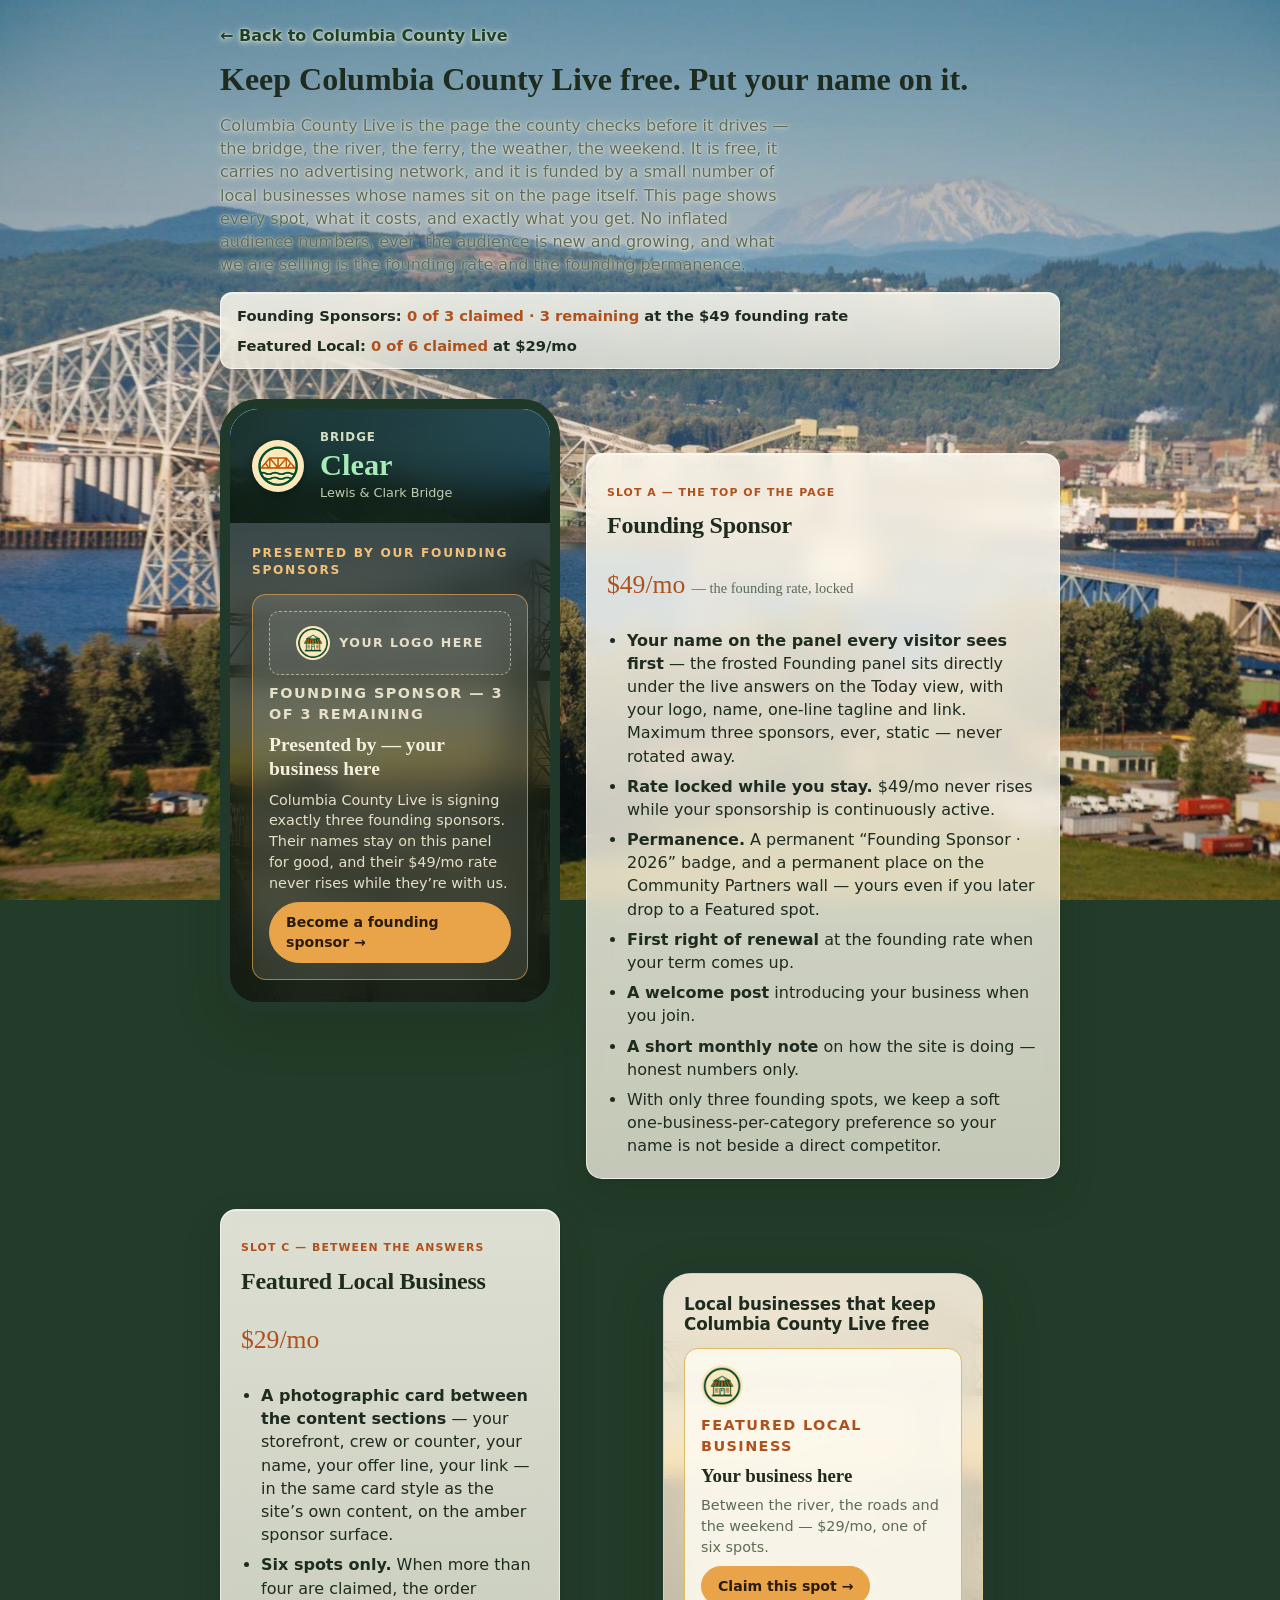
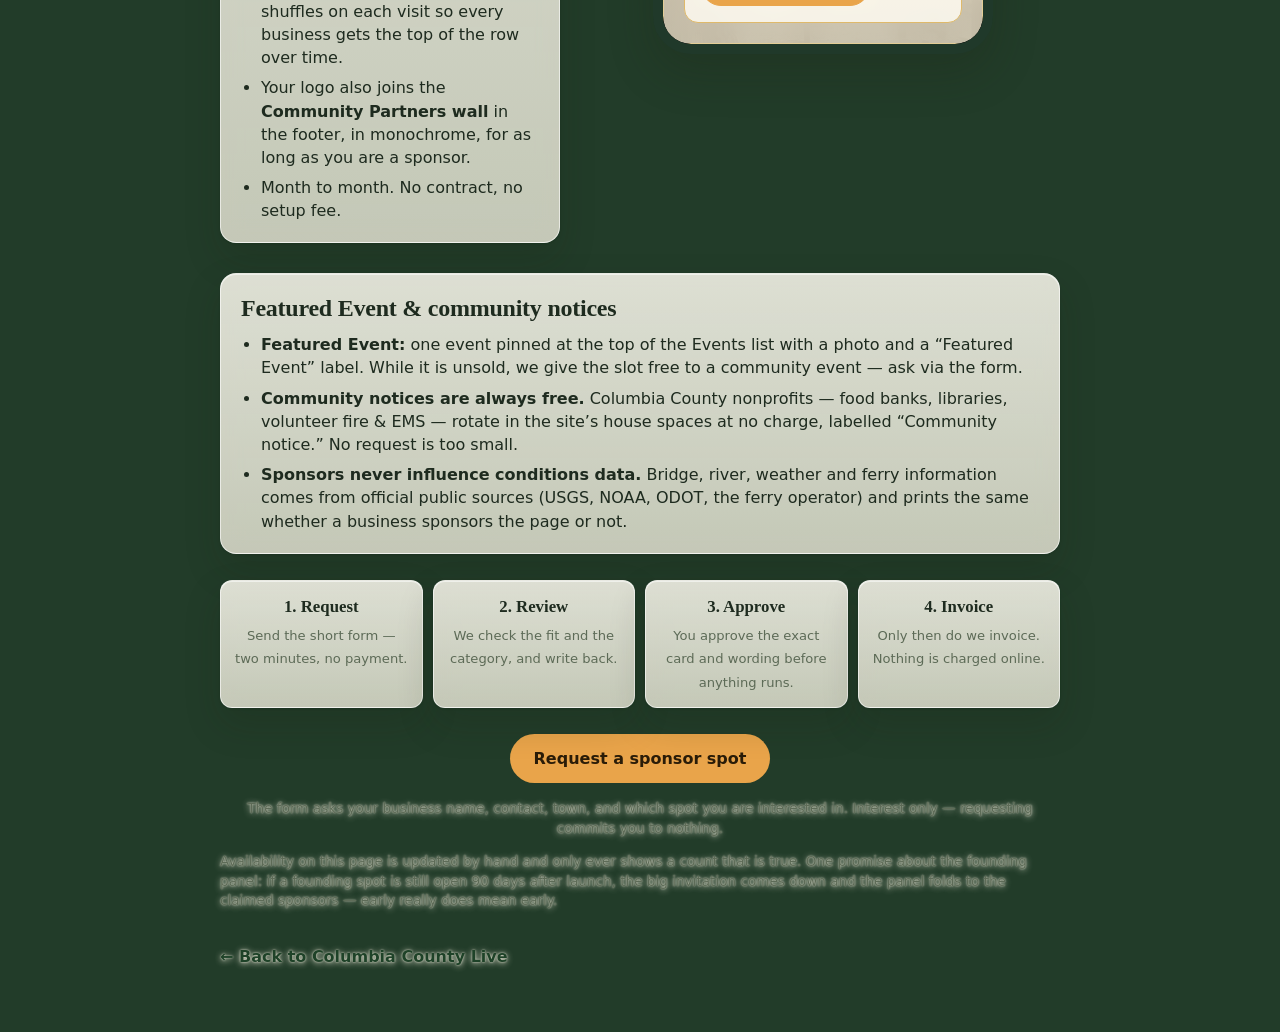
==== commit 196877e9: "CCL redesign v2 2026-11-05 — county photos as the entire page background, all cards etched glass, st" ====
--- a/sponsor.html
+++ b/sponsor.html
@@ -16,6 +16,26 @@
 </script>
 </head>
 <body class="sponsor-page">
+
+<!-- v2: full-page county photo background (same system as index.html;
+     cycled by the inline script at the end of this page) -->
+<div class="page-bg" aria-hidden="true">
+  <div class="bg-stack bg-day">
+    <div class="bg-layer on" style="background-image:url('img/bg/bg-day-1.jpg')"></div>
+    <div class="bg-layer" style="background-image:url('img/bg/bg-day-2.jpg')"></div>
+    <div class="bg-layer" style="background-image:url('img/bg/bg-day-3.jpg')"></div>
+    <div class="bg-layer" style="background-image:url('img/bg/bg-day-4.jpg')"></div>
+    <div class="bg-layer" style="background-image:url('img/bg/bg-day-5.jpg')"></div>
+  </div>
+  <div class="bg-stack bg-dusk">
+    <div class="bg-layer on" style="background-image:url('img/bg/bg-dusk-1.jpg')"></div>
+    <div class="bg-layer" style="background-image:url('img/bg/bg-dusk-2.jpg')"></div>
+    <div class="bg-layer" style="background-image:url('img/bg/bg-dusk-3.jpg')"></div>
+    <div class="bg-layer" style="background-image:url('img/bg/bg-dusk-4.jpg')"></div>
+    <div class="bg-layer" style="background-image:url('img/bg/bg-dusk-5.jpg')"></div>
+  </div>
+</div>
+
 <main class="sp-wrap">
 
   <a class="sp-back" href="index.html">&larr; Back to Columbia County Live</a>
@@ -133,5 +153,15 @@
   <p style="margin-top:34px"><a class="sp-back" href="index.html">&larr; Back to Columbia County Live</a></p>
 
 </main>
+<script>
+/* v2: full-page photo background cycler (twin of the app.js block —
+   sponsor.html does not load app.js). Static under reduced motion. */
+(function(){var stacks=document.querySelectorAll('.page-bg .bg-stack');if(!stacks.length)return;
+if(window.matchMedia&&matchMedia('(prefers-reduced-motion: reduce)').matches)return;
+var max=0;stacks.forEach(function(s){max=Math.max(max,s.children.length);});if(max<2)return;
+var idx=0;setInterval(function(){if(document.hidden)return;idx=(idx+1)%max;
+stacks.forEach(function(s){var layers=s.children,on=idx%layers.length;
+for(var i=0;i<layers.length;i++)layers[i].classList.toggle('on',i===on);});},9000);})();
+</script>
 </body>
 </html>
--- a/style.css
+++ b/style.css
@@ -1457,3 +1457,195 @@
   flex-direction:row;text-align:left;min-height:0;color:#f3efe0;
 }
 .ticker-slide.glance-tile:hover{border-color:transparent}
+
+/* =====================================================================
+   V2 REVISION 2026-11-05 (Travis, after reviewing v1) — supersedes the
+   v1 card treatment above where they conflict:
+   "the images of the county are supposed to pop up and be the entire
+   background and the cards just the etched glass."
+   1) County photos become the ENTIRE page background: a fixed layer
+      behind everything, slowly crossfading (day photos in light mode,
+      the verified dusk pool in dark mode), static under reduced motion.
+   2) Cards stop being solid: every card surface is translucent etched
+      glass floating directly on that photo background. The v1 photo
+      bands are retired (the background IS the photo now).
+   3) Staggered pairs: where a card pairs with content (sponsor page
+      sections, homepage founding cells + featured row), the partners
+      sit side by side with a vertical offset, alternating sides.
+   ===================================================================== */
+
+/* ---------- 1) the full-page photographic background ---------- */
+html{background:#223c29}
+body{background:transparent}
+html[data-theme="dark"] body{background:transparent}
+.sponsor-page{background:transparent}
+.page-bg{position:fixed;inset:0;z-index:-1;overflow:hidden;background:#223c29}
+.bg-stack{position:absolute;inset:0;opacity:0;transition:opacity 1.2s ease}
+html[data-theme="light"] .bg-stack.bg-day{opacity:1}
+html[data-theme="dark"] .bg-stack.bg-dusk{opacity:1}
+.bg-layer{
+  position:absolute;inset:0;background-size:cover;background-position:center 42%;
+  opacity:0;transition:opacity 2.6s ease;transform:scale(1.03);
+}
+.bg-layer.on{opacity:1}
+@media (prefers-reduced-motion:no-preference){
+  .bg-layer.on{animation:bgsettle 12s ease-out both}
+  @keyframes bgsettle{from{transform:scale(1.09)}to{transform:scale(1.03)}}
+}
+@media (prefers-reduced-motion:reduce){
+  .bg-layer{transition:none}
+  .bg-stack{transition:none}
+}
+/* one tasteful veil over the photos: keeps the masthead / ticker zone
+   legible and unifies the set — the photos still read as photos */
+.page-bg::after{
+  content:"";position:absolute;inset:0;pointer-events:none;
+  background:linear-gradient(180deg,rgba(22,38,24,.20),rgba(241,236,220,.13) 34%,rgba(241,236,220,.05) 68%,rgba(22,38,24,.16));
+}
+html[data-theme="dark"] .page-bg::after{
+  background:linear-gradient(180deg,rgba(4,9,5,.42),rgba(4,9,5,.30) 40%,rgba(4,9,5,.44));
+}
+
+/* ---------- 2) cards are etched glass on the photo ---------- */
+.card{
+  background:linear-gradient(180deg,rgba(253,250,240,.86),rgba(249,244,229,.76));
+  -webkit-backdrop-filter:blur(12px) saturate(1.25);
+  backdrop-filter:blur(12px) saturate(1.25);
+  border:1px solid rgba(255,255,255,.6);
+  box-shadow:inset 0 1px 0 rgba(255,255,255,.55),0 1px 2px rgba(20,32,16,.10),0 16px 36px rgba(20,32,16,.18);
+}
+html[data-theme="dark"] .card{
+  background:linear-gradient(180deg,rgba(26,43,32,.85),rgba(13,23,16,.77));
+  border-color:rgba(196,226,196,.18);
+  box-shadow:inset 0 1px 0 rgba(255,255,255,.07),0 1px 2px rgba(0,0,0,.4),0 16px 36px rgba(0,0,0,.35);
+}
+/* warm sponsor surfaces get warm glass */
+.featured-local{
+  background:linear-gradient(180deg,rgba(250,238,214,.88),rgba(246,234,208,.78));
+  -webkit-backdrop-filter:blur(12px) saturate(1.2);
+  backdrop-filter:blur(12px) saturate(1.2);
+}
+html[data-theme="dark"] .featured-local{background:linear-gradient(180deg,rgba(43,37,20,.88),rgba(32,27,15,.8))}
+/* nested cards sit ON a glass parent — translucent tint, no second blur
+   (stacked backdrop-filters are what turns glass muddy) */
+.featured-card{background:rgba(253,250,240,.88)}
+html[data-theme="dark"] .featured-card{background:rgba(22,34,26,.88)}
+.featured-event{background:rgba(246,234,208,.85)}
+html[data-theme="dark"] .featured-event{background:rgba(43,37,20,.85)}
+/* finder + footer: glass sheets directly on the photo */
+.finder-box,.finder-results{
+  -webkit-backdrop-filter:blur(12px) saturate(1.25);
+  backdrop-filter:blur(12px) saturate(1.25);
+}
+.finder-box{background:rgba(251,248,238,.82)}
+.finder-results{background:rgba(251,248,238,.9)}
+html[data-theme="dark"] .finder-box{background:rgba(20,33,24,.85)}
+html[data-theme="dark"] .finder-results{background:rgba(20,33,24,.92)}
+.site-footer{
+  background:rgba(247,242,226,.84);
+  -webkit-backdrop-filter:blur(14px) saturate(1.2);
+  backdrop-filter:blur(14px) saturate(1.2);
+  border-top:1px solid rgba(255,255,255,.5);
+}
+html[data-theme="dark"] .site-footer{background:rgba(12,21,14,.85);border-top-color:rgba(196,226,196,.14)}
+/* sponsor page surfaces */
+.sp-avail,.sp-terms,.sp-step{
+  background:linear-gradient(180deg,rgba(253,250,240,.86),rgba(249,244,229,.76));
+  -webkit-backdrop-filter:blur(12px) saturate(1.25);
+  backdrop-filter:blur(12px) saturate(1.25);
+  border:1px solid rgba(255,255,255,.6);
+  box-shadow:inset 0 1px 0 rgba(255,255,255,.55),0 1px 2px rgba(20,32,16,.10),0 16px 36px rgba(20,32,16,.18);
+}
+html[data-theme="dark"] .sp-avail,html[data-theme="dark"] .sp-terms,html[data-theme="dark"] .sp-step{
+  background:linear-gradient(180deg,rgba(26,43,32,.85),rgba(13,23,16,.77));
+  border-color:rgba(196,226,196,.18);
+}
+/* the sponsor page's phone mocks show the same photo background inside
+   the frame, so the mini cards float the way the real ones do */
+.sp-phone{background:#20392a url("img/bg/bg-dusk-3.jpg") center/cover no-repeat}
+/* the tab bar joins the glass system (sticky bar stays solid deep green
+   on purpose — the legibility anchor) */
+.tabbar{-webkit-backdrop-filter:blur(14px) saturate(1.25);backdrop-filter:blur(14px) saturate(1.25)}
+/* v1 photo bands retired — the page background carries the photography */
+.card-band{display:none}
+.band-card{padding-top:20px}
+
+/* ---------- 3) staggered side-by-side pairs ---------- */
+/* homepage founding panel: the three cells step down across the panel */
+@media (min-width:761px){
+  #founding-panel .founding-cell:nth-child(2){margin-top:18px}
+  #founding-panel .founding-cell:nth-child(3){margin-top:36px}
+}
+@media (max-width:760px){
+  #founding-panel .founding-cell:nth-child(2){margin-inline-start:14px}
+  #founding-panel .founding-cell:nth-child(3){margin-inline-start:28px}
+}
+/* homepage featured local: the house card sits lower than the invite */
+@media (min-width:641px){
+  .featured-row .featured-card:nth-child(2){margin-top:26px}
+}
+@media (max-width:640px){
+  .featured-row .featured-card:nth-child(2){margin-inline-start:18px}
+}
+/* sponsor page: slot card + terms block, offset, sides alternating
+   (founding = card left / text right; featured = text left / card right,
+   already the DOM order — the stagger is what v2 adds) */
+@media (min-width:761px){
+  #founding .sp-terms{margin-top:54px}
+  #featured .sp-phone{margin-top:54px}
+}
+@media (max-width:760px){
+  #founding .sp-terms{margin-left:12px}
+  #featured .sp-phone{margin-left:12px}
+}
+
+/* ---------- fallbacks: no blur support / reduced transparency ---------- */
+@supports not ((backdrop-filter:blur(1px)) or (-webkit-backdrop-filter:blur(1px))){
+  .card,.sp-avail,.sp-terms,.sp-step{background:#fbf8ee}
+  .featured-local{background:var(--sponsor-bg)}
+  .site-footer{background:#f7f2e2}
+  .finder-box,.finder-results{background:#fbf8ee}
+  html[data-theme="dark"] .card,html[data-theme="dark"] .sp-avail,
+  html[data-theme="dark"] .sp-terms,html[data-theme="dark"] .sp-step{background:#16211a}
+  html[data-theme="dark"] .site-footer{background:#0c1510}
+  html[data-theme="dark"] .finder-box,html[data-theme="dark"] .finder-results{background:#16211a}
+}
+@media (prefers-reduced-transparency:reduce){
+  .card,.featured-local,.sp-avail,.sp-terms,.sp-step,.site-footer,.finder-box,.finder-results{
+    backdrop-filter:none;-webkit-backdrop-filter:none;background:#fbf8ee;
+  }
+  html[data-theme="dark"] .card,html[data-theme="dark"] .featured-local,
+  html[data-theme="dark"] .sp-avail,html[data-theme="dark"] .sp-terms,
+  html[data-theme="dark"] .sp-step,html[data-theme="dark"] .site-footer,
+  html[data-theme="dark"] .finder-box,html[data-theme="dark"] .finder-results{background:#16211a}
+}
+@media print{
+  .page-bg{display:none!important}
+  .card,.sp-avail,.sp-terms,.sp-step,.site-footer{background:#fff!important;backdrop-filter:none;-webkit-backdrop-filter:none}
+}
+
+/* v2 readability touch-up (screenshot review): the few text lines that sit
+   directly on the photo — finder hint, sponsor hero/notes/back link — get
+   a soft halo in the page's own bone (light) / deep green (dark) so they
+   hold over bright sky and busy foliage alike */
+.finder-hint,.sp-hero p,.sp-note,.sp-back{
+  text-shadow:0 1px 6px rgba(247,242,226,.95),0 0 2px rgba(247,242,226,.9);
+}
+html[data-theme="dark"] .finder-hint,html[data-theme="dark"] .sp-hero p,
+html[data-theme="dark"] .sp-note,html[data-theme="dark"] .sp-back{
+  text-shadow:0 1px 6px rgba(6,12,7,.95),0 0 2px rgba(6,12,7,.9);
+}
+
+/* v2 touch-up 2: the finder hint gets its own whisper of glass (a pill in
+   the site's chip language) — a text halo alone didn't hold over the
+   brightest bridge steel in screenshot review */
+.finder-hint{
+  background:rgba(247,242,226,.68);border:1px solid rgba(255,255,255,.45);
+  border-radius:12px;padding:7px 12px;
+  -webkit-backdrop-filter:blur(8px) saturate(1.2);
+  backdrop-filter:blur(8px) saturate(1.2);
+  text-shadow:none;
+}
+html[data-theme="dark"] .finder-hint{
+  background:rgba(16,28,19,.68);border-color:rgba(196,226,196,.14);text-shadow:none;
+}
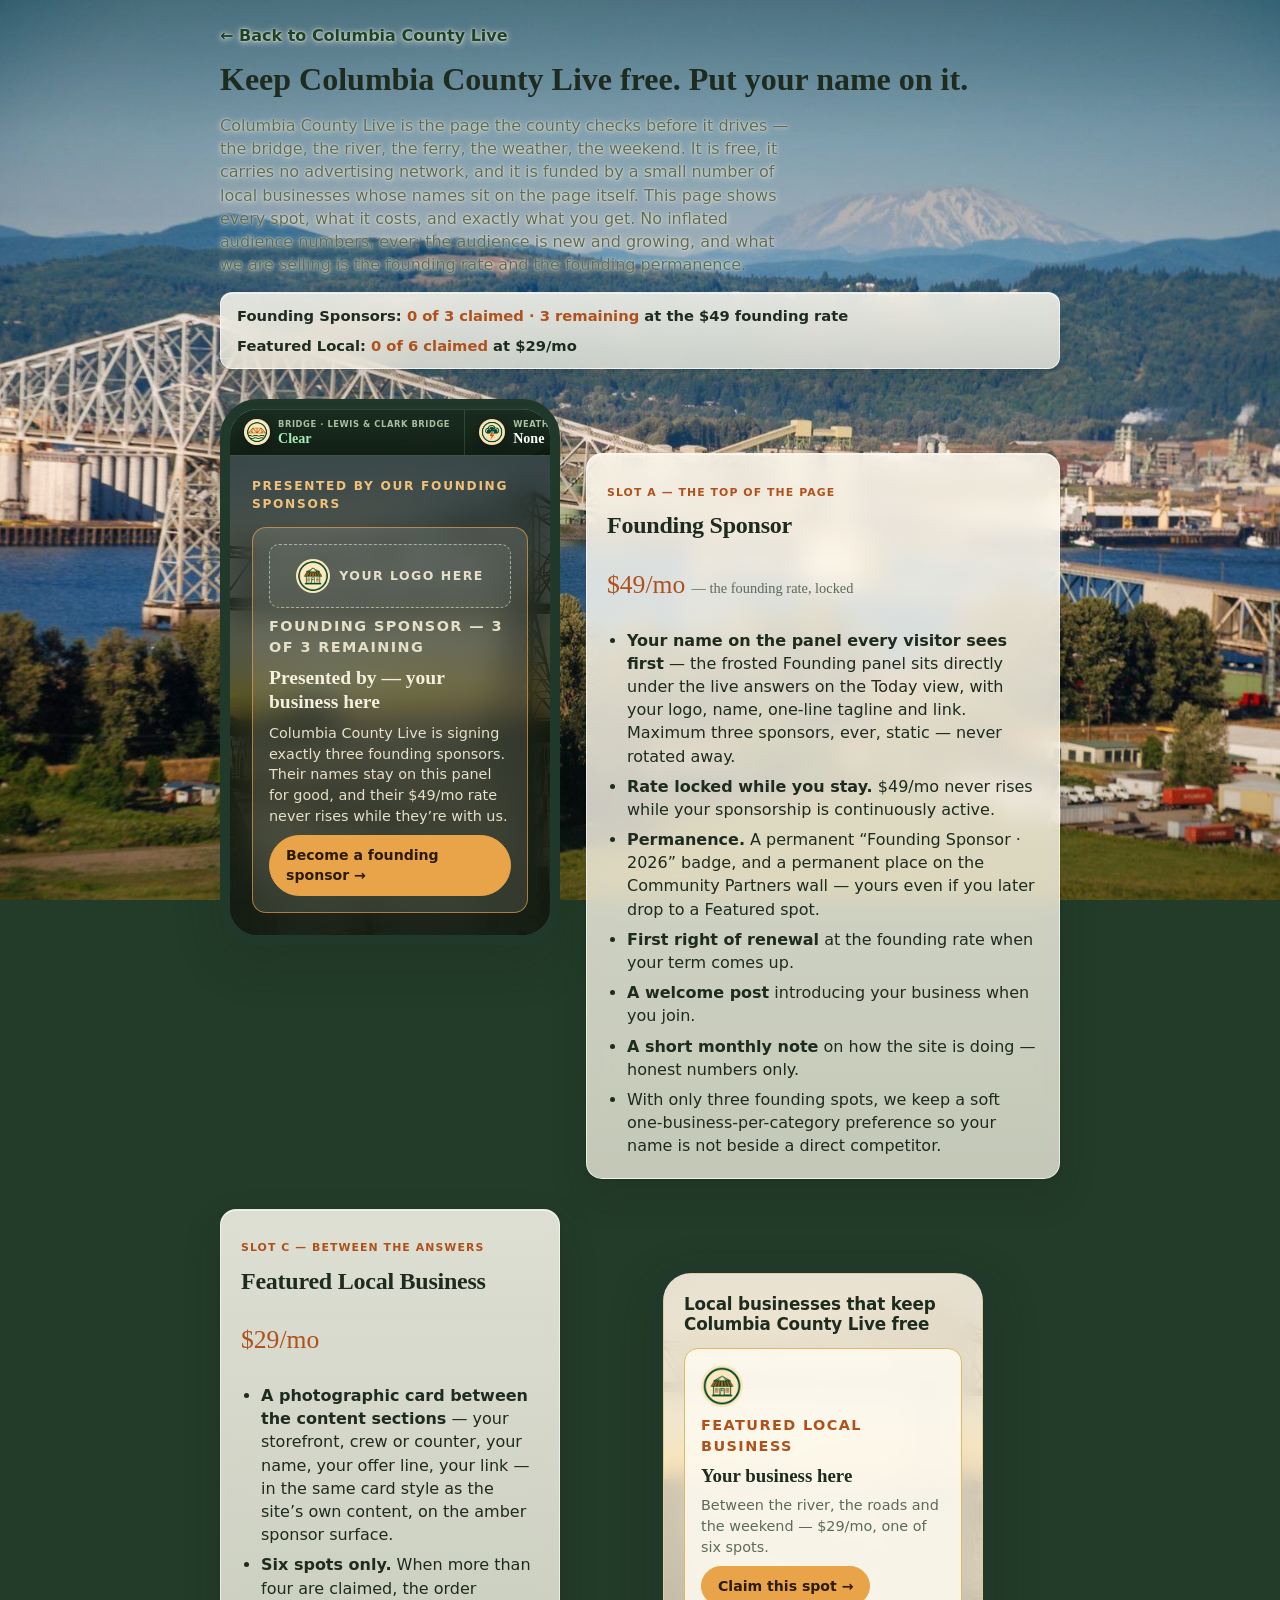
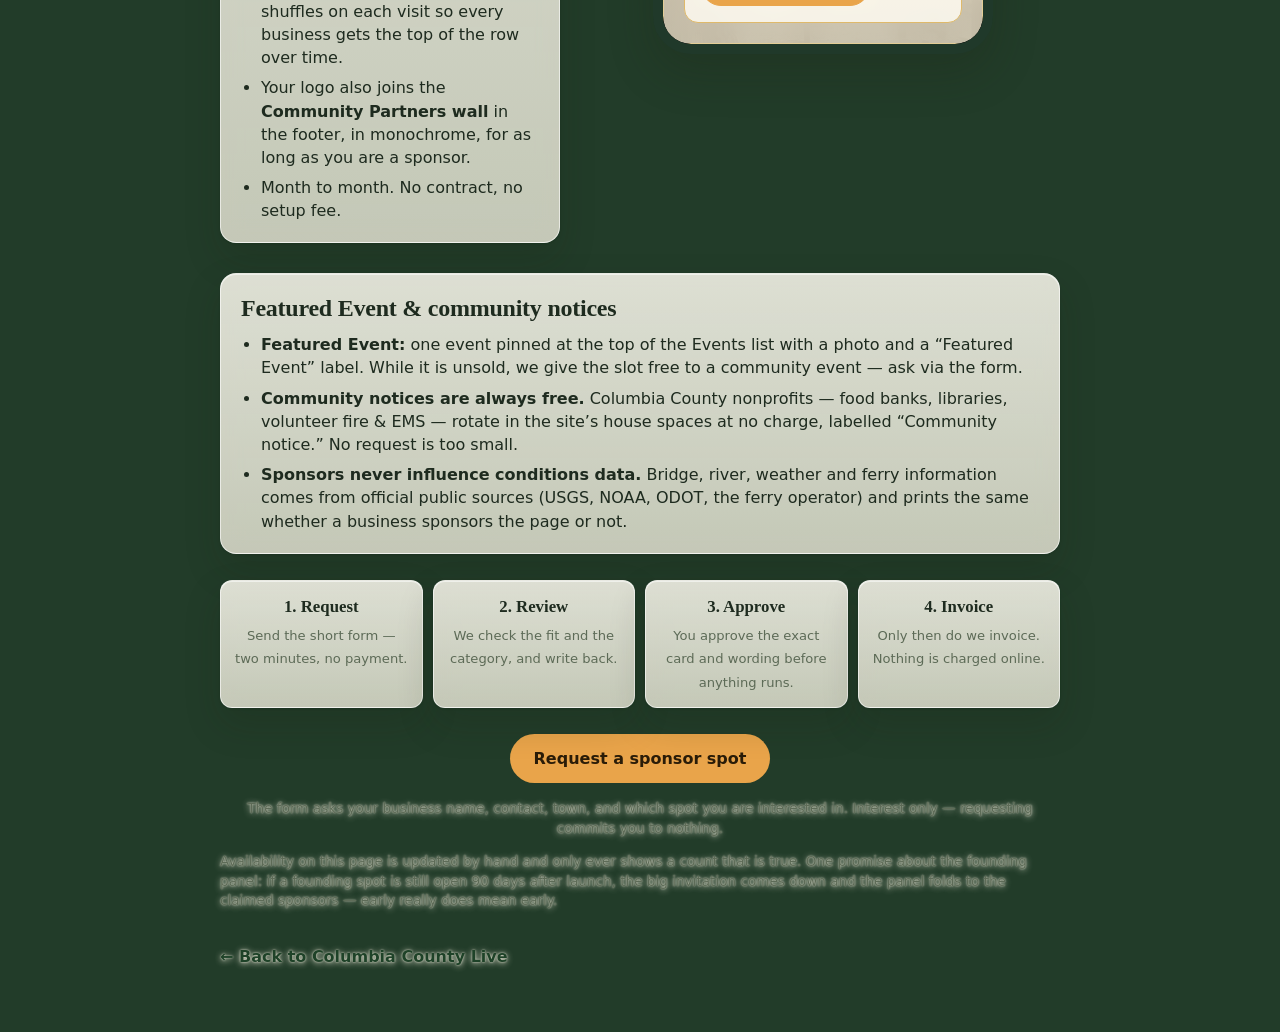
==== commit 30bb9379: "CCL redesign v3 2026-11-05 — continuous full-width glance strip (portfolio marquee pattern), calm pe" ====
--- a/sponsor.html
+++ b/sponsor.html
@@ -17,22 +17,14 @@
 </head>
 <body class="sponsor-page">
 
-<!-- v2: full-page county photo background (same system as index.html;
-     cycled by the inline script at the end of this page) -->
+<!-- v3: full-page county photo background — one calm static photo per
+     theme (the bridge, same as the homepage's Today view). No cycling. -->
 <div class="page-bg" aria-hidden="true">
   <div class="bg-stack bg-day">
     <div class="bg-layer on" style="background-image:url('img/bg/bg-day-1.jpg')"></div>
-    <div class="bg-layer" style="background-image:url('img/bg/bg-day-2.jpg')"></div>
-    <div class="bg-layer" style="background-image:url('img/bg/bg-day-3.jpg')"></div>
-    <div class="bg-layer" style="background-image:url('img/bg/bg-day-4.jpg')"></div>
-    <div class="bg-layer" style="background-image:url('img/bg/bg-day-5.jpg')"></div>
   </div>
   <div class="bg-stack bg-dusk">
     <div class="bg-layer on" style="background-image:url('img/bg/bg-dusk-1.jpg')"></div>
-    <div class="bg-layer" style="background-image:url('img/bg/bg-dusk-2.jpg')"></div>
-    <div class="bg-layer" style="background-image:url('img/bg/bg-dusk-3.jpg')"></div>
-    <div class="bg-layer" style="background-image:url('img/bg/bg-dusk-4.jpg')"></div>
-    <div class="bg-layer" style="background-image:url('img/bg/bg-dusk-5.jpg')"></div>
   </div>
 </div>
 
@@ -53,18 +45,20 @@
   <section id="founding" aria-label="Founding sponsor">
     <div class="sp-grid">
       <div class="sp-phone" aria-hidden="true">
-        <section class="glance ticker js">
-          <div class="ticker-stage">
-            <div class="glance-tile ticker-slide active">
-              <img class="gl-ico" src="img/icons/icon-bridge.png" alt="">
-              <span class="ticker-main">
-                <span class="glance-label">Bridge</span>
-                <span class="glance-val ok">Clear</span>
-                <span class="glance-sub">Lewis &amp; Clark Bridge</span>
-              </span>
-            </div>
-          </div>
-        </section>
+        <div class="mock-strip">
+          <span class="ms-item">
+            <img class="gl-ico" src="img/icons/icon-bridge.png" alt="">
+            <span class="ms-main"><span class="ms-top">Bridge · Lewis &amp; Clark Bridge</span><span class="ms-val ok">Clear</span></span>
+          </span>
+          <span class="ms-item">
+            <img class="gl-ico" src="img/icons/icon-alert.png" alt="">
+            <span class="ms-main"><span class="ms-top">Weather alerts · NWS</span><span class="ms-val">None</span></span>
+          </span>
+          <span class="ms-item">
+            <img class="gl-ico" src="img/icons/icon-river.png" alt="">
+            <span class="ms-main"><span class="ms-top">Columbia River</span><span class="ms-val">At the gauge</span></span>
+          </span>
+        </div>
         <section class="founding-panel">
           <div class="founding-inner">
             <p class="founding-eyebrow">Presented by our Founding Sponsors</p>
@@ -153,15 +147,6 @@
   <p style="margin-top:34px"><a class="sp-back" href="index.html">&larr; Back to Columbia County Live</a></p>
 
 </main>
-<script>
-/* v2: full-page photo background cycler (twin of the app.js block —
-   sponsor.html does not load app.js). Static under reduced motion. */
-(function(){var stacks=document.querySelectorAll('.page-bg .bg-stack');if(!stacks.length)return;
-if(window.matchMedia&&matchMedia('(prefers-reduced-motion: reduce)').matches)return;
-var max=0;stacks.forEach(function(s){max=Math.max(max,s.children.length);});if(max<2)return;
-var idx=0;setInterval(function(){if(document.hidden)return;idx=(idx+1)%max;
-stacks.forEach(function(s){var layers=s.children,on=idx%layers.length;
-for(var i=0;i<layers.length;i++)layers[i].classList.toggle('on',i===on);});},9000);})();
-</script>
+<!-- v3: no background script on this page — the photo is static per theme. -->
 </body>
 </html>
--- a/style.css
+++ b/style.css
@@ -1649,3 +1649,138 @@
 html[data-theme="dark"] .finder-hint{
   background:rgba(16,28,19,.68);border-color:rgba(196,226,196,.14);text-shadow:none;
 }
+
+/* =====================================================================
+   V3 REVISION (Travis's corrections on v2, 2026-11-05) — supersedes the
+   v2 glance board and the cycling background:
+   1. THE GLANCE STRIP — one continuous full-width stream (below).
+   2. CALM BACKGROUND — one static photo per view; the timed crossfade
+      cycle and the settle-zoom are gone; the uniform veil becomes the
+      portfolio's directional scrim (dark where type sits, clear where
+      the photo should pop).
+   3. Cards stay exactly as v2 — etched glass over the imagery.
+   The v1/v2 .ticker rules above are now unused by the markup (the
+   sponsor phone mock has its own .mock-strip styles at the bottom).
+   ===================================================================== */
+
+/* the strip breaks out of the content column — keep the page itself
+   from growing a horizontal scrollbar over the 100vw math */
+html,body{overflow-x:clip}
+
+/* ---------- 2 · calm background ---------- */
+.bg-layer{transition:opacity .6s ease;transform:none}
+@media (prefers-reduced-motion:no-preference){
+  .bg-layer.on{animation:none}
+}
+@media (prefers-reduced-motion:reduce){
+  .bg-layer{transition:none}
+}
+/* directional scrim — portfolio pattern (lawn hero: gradient dark at
+   the ends where the type sits, clear through the middle). The glass
+   cards carry their own legibility; this only grounds the masthead
+   zone at the top and the tab-bar / footer zone at the bottom. */
+.page-bg::after{
+  background:linear-gradient(180deg,
+    rgba(17,32,19,.40) 0, rgba(17,32,19,.14) 15%,
+    rgba(17,32,19,0) 32%, rgba(17,32,19,0) 76%,
+    rgba(17,32,19,.28) 100%);
+}
+html[data-theme="dark"] .page-bg::after{
+  background:linear-gradient(180deg,
+    rgba(3,8,4,.60) 0, rgba(3,8,4,.32) 15%,
+    rgba(3,8,4,.08) 34%, rgba(3,8,4,.12) 76%,
+    rgba(3,8,4,.48) 100%);
+}
+
+/* ---------- 1 · the glance strip ---------- */
+.glance-strip{
+  flex:none;width:100vw;margin-left:calc(50% - 50vw);
+  background:linear-gradient(180deg,rgba(21,40,25,.88),rgba(13,26,16,.92));
+  -webkit-backdrop-filter:blur(14px) saturate(1.25);
+  backdrop-filter:blur(14px) saturate(1.25);
+  border-top:1px solid rgba(233,244,220,.18);
+  border-bottom:1px solid rgba(233,244,220,.18);
+  box-shadow:0 16px 34px rgba(10,18,8,.30);
+}
+.strip-viewport{overflow:hidden}
+/* the portfolio marquee: track at max-content, two identical halves,
+   slide to -50% and loop; 80s = a slow, calm drift */
+.strip-track{
+  display:flex;width:max-content;
+  animation:stripScroll 80s linear infinite;
+  will-change:transform;
+}
+@keyframes stripScroll{to{transform:translateX(-50%)}}
+.glance-strip:hover .strip-track,
+.glance-strip:focus-within .strip-track{animation-play-state:paused}
+.strip-item.glance-tile{
+  flex:none;flex-direction:row;align-items:center;gap:13px;
+  background:transparent;border:0;border-right:1px solid rgba(233,244,220,.14);
+  border-radius:0;box-shadow:none;color:#eef4e2;
+  padding:11px 26px 11px 22px;transform:none;
+}
+.strip-item.glance-tile:hover{border-color:rgba(233,244,220,.14);transform:none}
+.glance-strip .gl-ico{width:36px;height:36px;flex:none}
+.strip-main{display:flex;flex-direction:column;gap:1px;min-width:0}
+.strip-top{display:flex;align-items:baseline;gap:7px;white-space:nowrap}
+.glance-strip .glance-label{color:#cfe0b8;font-size:.68rem}
+.glance-strip .strip-sep{color:#8aa583;font-size:.68rem}
+.glance-strip .glance-sub{color:#a9bfa0;font-size:.72rem;white-space:nowrap}
+.glance-strip .glance-val{
+  font-family:var(--display);font-weight:700;color:#fff;
+  font-size:1.18rem;line-height:1.18;letter-spacing:0;
+  display:block;white-space:nowrap;overflow:hidden;text-overflow:ellipsis;
+  max-width:36ch;-webkit-line-clamp:unset;-webkit-box-orient:unset;
+}
+.glance-strip .glance-val.ok{color:#a5ecb6}
+.glance-strip .glance-val.warn{color:#ffc98a}
+.glance-strip .glance-val.bad{color:#ffab9e}
+@media (max-width:560px){
+  .strip-item.glance-tile{gap:10px;padding:9px 20px 9px 16px}
+  .glance-strip .gl-ico{width:30px;height:30px}
+  .glance-strip .glance-val{font-size:1.03rem;max-width:27ch}
+  .glance-strip .glance-sub{font-size:.68rem}
+}
+/* reduced motion: no stream — a static, swipeable full-width strip */
+.glance-strip.reduced .strip-viewport{overflow-x:auto}
+.glance-strip.reduced .strip-track{animation:none}
+@media (prefers-reduced-motion:reduce){
+  .strip-track{animation:none}
+  .strip-viewport{overflow-x:auto}
+}
+/* strip fallbacks, same discipline as the cards */
+@supports not ((backdrop-filter:blur(1px)) or (-webkit-backdrop-filter:blur(1px))){
+  .glance-strip{background:#16281a}
+}
+@media (prefers-reduced-transparency:reduce){
+  .glance-strip{background:#16281a;backdrop-filter:none;-webkit-backdrop-filter:none}
+}
+@media (prefers-contrast:more){
+  .glance-strip{background:#101f13}
+}
+@media print{
+  .glance-strip{display:none}
+}
+
+/* sponsor page phone mock: the strip, miniaturised and static */
+.sp-phone .mock-strip{
+  display:flex;overflow:hidden;
+  background:linear-gradient(180deg,rgba(21,40,25,.94),rgba(13,26,16,.97));
+  border-top:1px solid rgba(233,244,220,.18);
+  border-bottom:1px solid rgba(233,244,220,.18);
+}
+.sp-phone .ms-item{
+  display:flex;align-items:center;gap:8px;flex:none;
+  padding:8px 14px;border-right:1px solid rgba(233,244,220,.14);
+}
+.sp-phone .ms-item .gl-ico{width:26px;height:26px;flex:none}
+.sp-phone .ms-main{display:flex;flex-direction:column}
+.sp-phone .ms-top{
+  font-size:.52rem;font-weight:700;letter-spacing:.07em;
+  text-transform:uppercase;color:#a9bfa0;white-space:nowrap;
+}
+.sp-phone .ms-val{
+  font-family:var(--display);font-size:.88rem;font-weight:700;
+  color:#fff;white-space:nowrap;line-height:1.2;
+}
+.sp-phone .ms-val.ok{color:#a5ecb6}
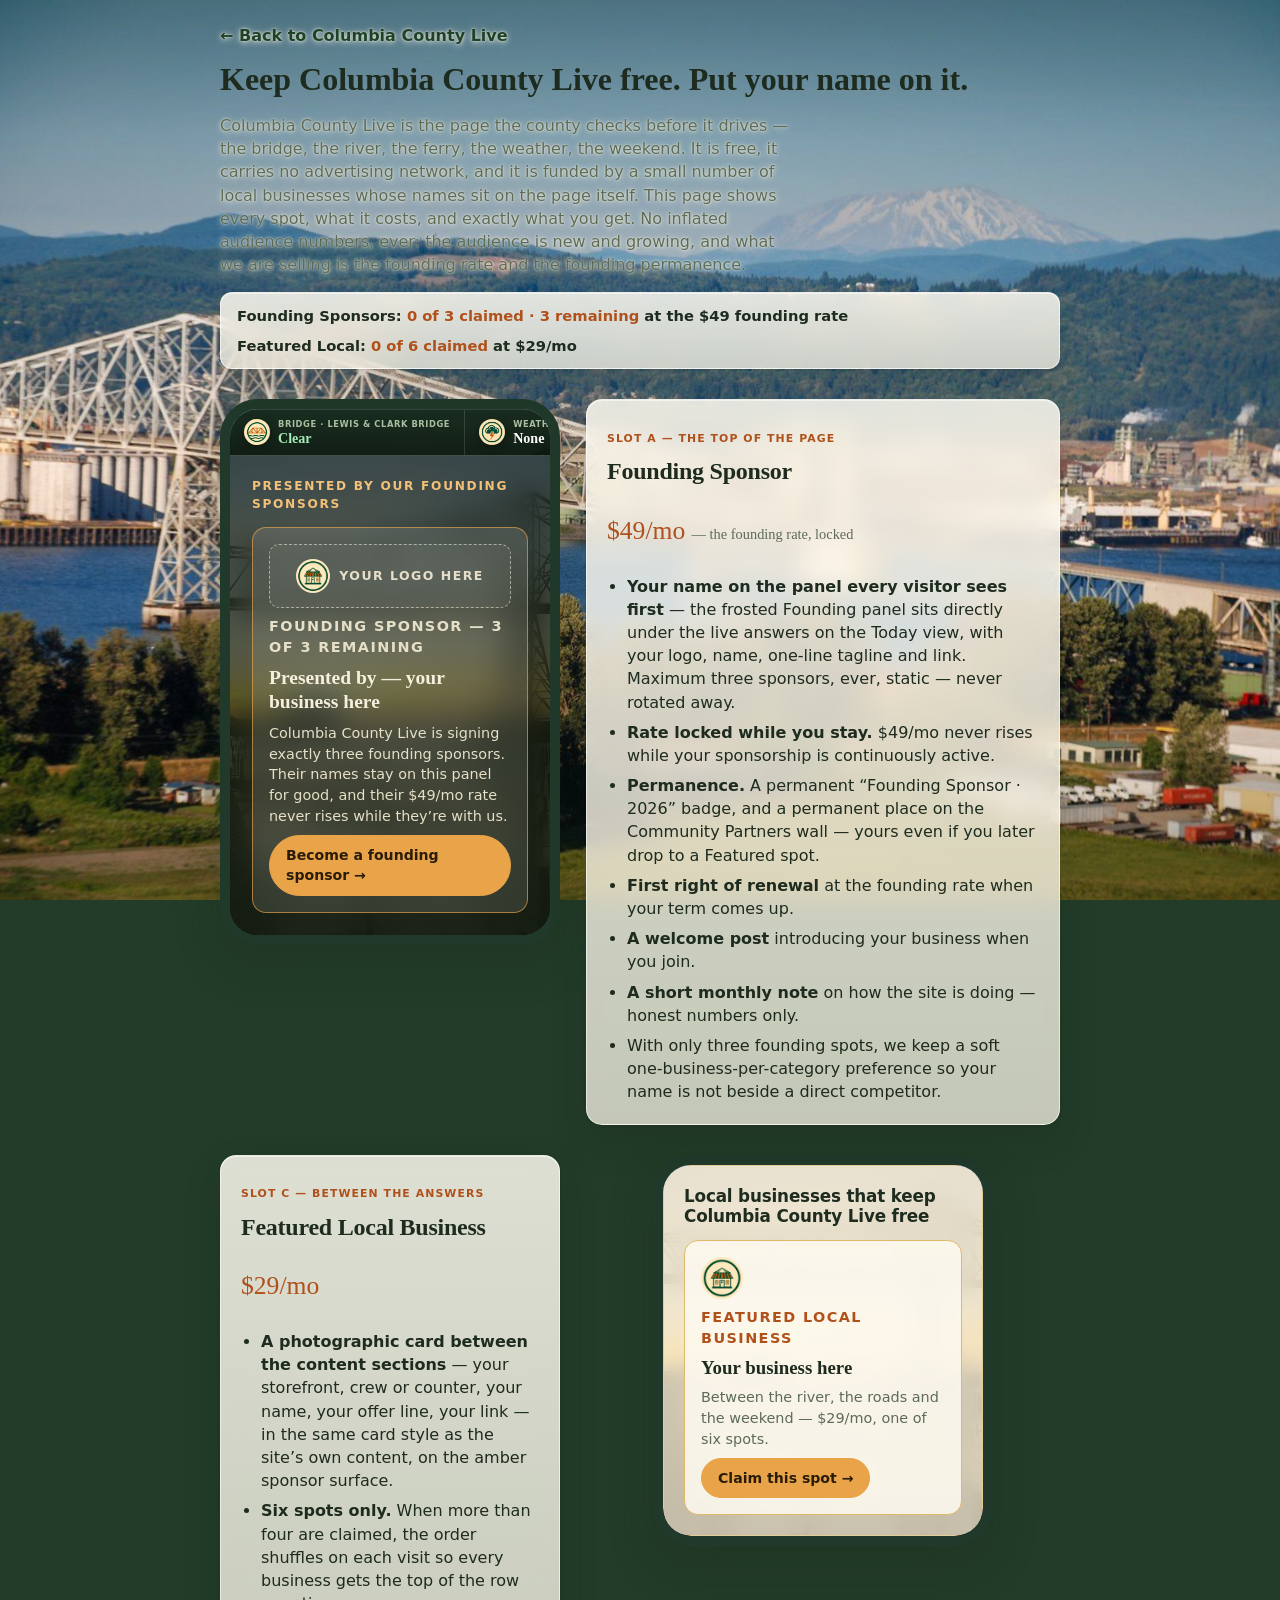
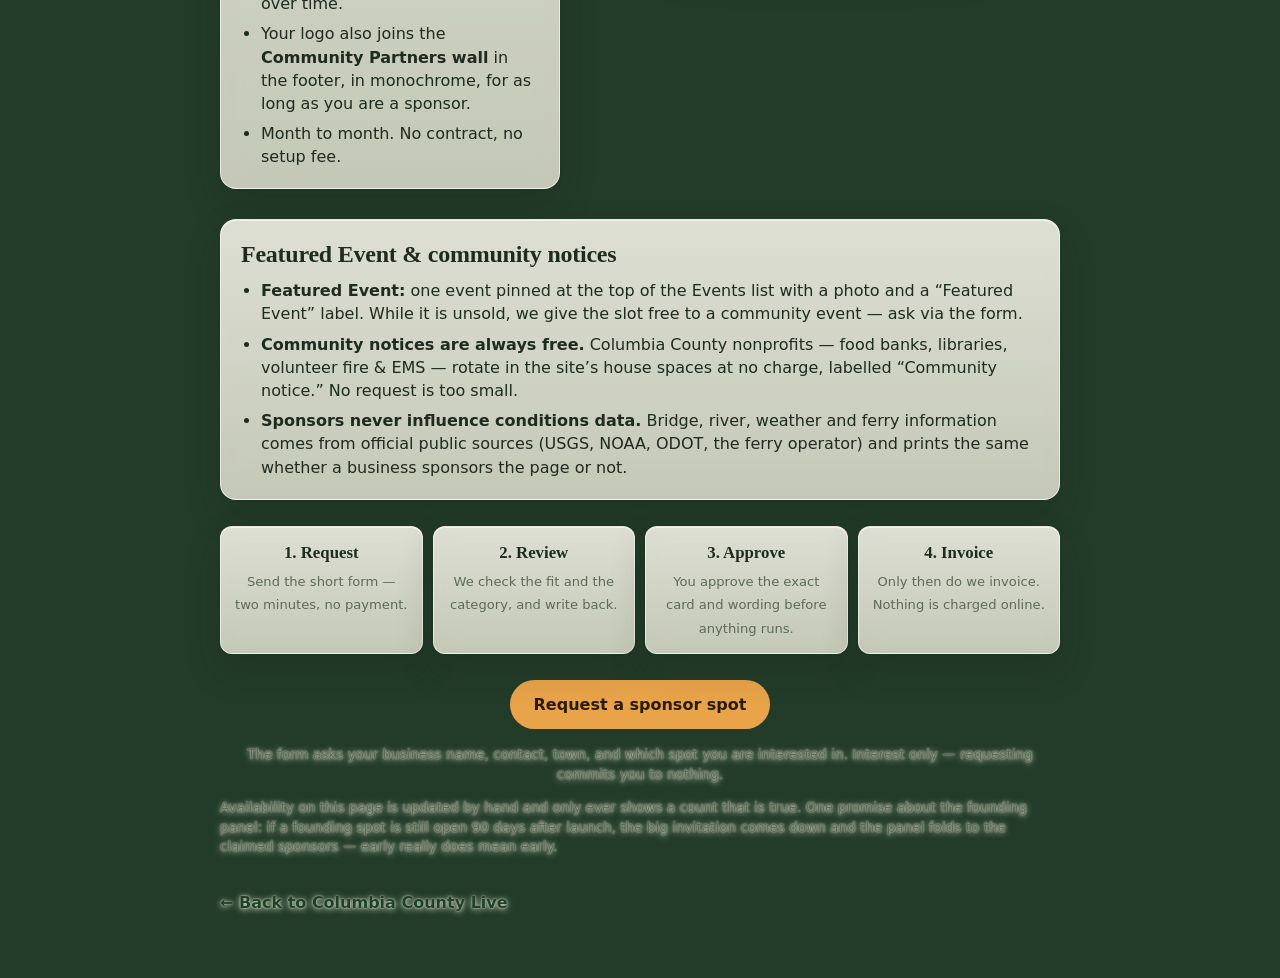
==== commit 5e1fa37e: "CCL redesign v4 2026-11-05 — toggle beside the clock, gliding strip (no backdrop blur under animatio" ====
--- a/sponsor.html
+++ b/sponsor.html
@@ -18,7 +18,10 @@
 <body class="sponsor-page">
 
 <!-- v3: full-page county photo background — one calm static photo per
-     theme (the bridge, same as the homepage's Today view). No cycling. -->
+     theme (the bridge). No cycling. This page has no hero, so the
+     bridge belongs here; since v4 the homepage's Today backgrounds
+     are river photos instead, because there the bridge photo sits
+     directly under the bridge hero. -->
 <div class="page-bg" aria-hidden="true">
   <div class="bg-stack bg-day">
     <div class="bg-layer on" style="background-image:url('img/bg/bg-day-1.jpg')"></div>
--- a/style.css
+++ b/style.css
@@ -1570,34 +1570,15 @@
 .card-band{display:none}
 .band-card{padding-top:20px}
 
-/* ---------- 3) staggered side-by-side pairs ---------- */
-/* homepage founding panel: the three cells step down across the panel */
-@media (min-width:761px){
-  #founding-panel .founding-cell:nth-child(2){margin-top:18px}
-  #founding-panel .founding-cell:nth-child(3){margin-top:36px}
-}
-@media (max-width:760px){
-  #founding-panel .founding-cell:nth-child(2){margin-inline-start:14px}
-  #founding-panel .founding-cell:nth-child(3){margin-inline-start:28px}
-}
-/* homepage featured local: the house card sits lower than the invite */
-@media (min-width:641px){
-  .featured-row .featured-card:nth-child(2){margin-top:26px}
-}
-@media (max-width:640px){
-  .featured-row .featured-card:nth-child(2){margin-inline-start:18px}
-}
-/* sponsor page: slot card + terms block, offset, sides alternating
-   (founding = card left / text right; featured = text left / card right,
-   already the DOM order — the stagger is what v2 adds) */
-@media (min-width:761px){
-  #founding .sp-terms{margin-top:54px}
-  #featured .sp-phone{margin-top:54px}
-}
-@media (max-width:760px){
-  #founding .sp-terms{margin-left:12px}
-  #featured .sp-phone{margin-left:12px}
-}
+/* ---------- 3) side-by-side pairs — NATURAL heights (v4) ----------
+   v2's manufactured stagger offsets (founding cells stepped 18/36px,
+   featured house card dropped 26px, sponsor-page partners dropped
+   54px, phone insets 12–28px) were REMOVED in v4 — Travis: "don't
+   force the cards to stagger… leaving that giant spacing is kind of
+   weird." The v4 layer at the bottom of this file gives the pairs
+   align-items:start so each card keeps its natural content height;
+   whatever stagger shows is the organic kind, from the cards simply
+   being different sizes. */
 
 /* ---------- fallbacks: no blur support / reduced transparency ---------- */
 @supports not ((backdrop-filter:blur(1px)) or (-webkit-backdrop-filter:blur(1px))){
@@ -1784,3 +1765,154 @@
   color:#fff;white-space:nowrap;line-height:1.2;
 }
 .sp-phone .ms-val.ok{color:#a5ecb6}
+
+/* =====================================================================
+   V4 REVISION (Travis's five fixes on v3, 2026-11-05)
+   1. THEME TOGGLE UNMISSABLE — out of the hero chip row, into the
+      masthead top-right beside the clock: labelled, amber-ringed,
+      44px tap target, high contrast in both themes (it sits on the
+      hero photo, whose scrim is dark in both). On phones the clock
+      hides (base trim) and the toggle stays, top-right, alone.
+   2. STRIP GLIDES + FIRST PAINT FINISHED — the strip's backdrop
+      blur is GONE: a blurred backdrop under a perpetually animating
+      track forces a re-blur of the strip's whole footprint every
+      frame; that was the glitch. The band is now a near-opaque
+      deep-green gradient (no filter), the track stays transform-only
+      (app.js also right-sizes the clones and batches their sync).
+      Reveal is softer and app.js never hides a card that is already
+      on screen; non-Today backgrounds attach lazily (app.js), so
+      first paint downloads one background per theme, not eight.
+   3. SPONSOR RAILS — Today + Events & More: sticky cards in the
+      page margins on wide screens (the margin grows a little to
+      hold them; below 1440px they vanish rather than squeeze), plus
+      ONE sponsor card at the very top of Events & More at all
+      widths. Sold, the rails and the top card ARE the paid
+      placements; unsold, they carry house content — each view keeps
+      exactly ONE paid-format invitation (Today: the founding panel;
+      More: the Featured Local card).
+   4. DOUBLE BRIDGE KILLED — hero keeps the Lewis & Clark Bridge;
+      Today's backgrounds are river photos (day: Rainier dock;
+      dusk: the river-mouth panorama). Rule: no view background may
+      duplicate the hero image in the same theme.
+   5. GREEN BAR — the sticky bar's brand line now reads "Live view"
+      (index.html); the masthead keeps the full name.
+   6. NATURAL STAGGER — v2's offset block (deleted above) is
+      replaced by natural heights: pairs align at the top and size
+      to their own content, and Travel/Outdoors trade their
+      row-locked two-column grid (equal-height rows = voids under
+      short cards — the Outdoors empty spaces Travis flagged) for
+      balanced columns that pack each card at its own height.
+   ===================================================================== */
+
+/* ---------- 1 · theme toggle beside the clock ---------- */
+.hero-side{display:flex;align-items:flex-start;gap:10px}
+.hero-theme-btn{
+  display:inline-flex;align-items:center;gap:8px;cursor:pointer;
+  font:inherit;font-size:.92rem;font-weight:800;color:#fff;
+  background:rgba(9,22,13,.72);border:1.5px solid var(--warm-fill);
+  border-radius:999px;padding:10px 16px;min-height:44px;
+  -webkit-backdrop-filter:blur(6px);backdrop-filter:blur(6px);
+  box-shadow:0 4px 14px rgba(0,0,0,.35);
+  transition:background .15s ease,transform .12s ease;
+}
+.hero-theme-btn:hover{background:rgba(9,22,13,.9)}
+.hero-theme-btn:active{transform:scale(.97)}
+.hero-theme-btn .theme-ico{width:22px;height:22px}
+@media (max-width:560px){
+  .hero-theme-btn{padding:9px 13px;font-size:.86rem;min-height:42px}
+}
+
+/* ---------- 6 · natural stagger ---------- */
+.founding-cells{align-items:start}
+.featured-row{align-items:start}
+@media (min-width:900px){
+  /* balanced columns: cards flow down one column and up the next at
+     their natural heights — no row ever waits for a taller partner.
+     Outdoors flows as ONE column group (no column-span breaks at
+     all): the span breaks chopped it into segments too small to
+     balance, and the short segment left a photo-sized hole under
+     the shorter column — the exact void Travis flagged. Travel
+     keeps two spans (the Leaflet map and the camera-heavy roads
+     card genuinely need the width); its remaining five cards are
+     near-enough in height to balance cleanly. */
+  #view-travel,#view-outdoors{display:block;columns:2;column-gap:20px}
+  #view-travel>*,#view-outdoors>*{break-inside:avoid;margin:0 0 20px}
+  #view-travel .map-card,#view-travel #roads-card{column-span:all}
+}
+
+/* ---------- 2 · strip: no backdrop filter under the animation ---------- */
+.glance-strip{
+  background:linear-gradient(180deg,rgba(19,37,23,.96),rgba(12,24,15,.97));
+  -webkit-backdrop-filter:none;backdrop-filter:none;
+}
+/* softer reveal (app.js also skips cards already on screen) */
+.reveal{transform:translateY(6px)}
+.reveal.inview{transition:opacity .35s ease,transform .35s ease}
+
+/* ---------- 3 · sponsor rails + Events & More top card ---------- */
+.view{position:relative}
+.rail-zone{display:none}
+.sponsor-top{
+  border-radius:var(--radius);padding:20px;
+  border:1px solid #e3cd96;box-shadow:var(--shadow);
+  background:linear-gradient(180deg,rgba(250,238,214,.9),rgba(246,234,208,.82));
+  -webkit-backdrop-filter:blur(12px) saturate(1.2);
+  backdrop-filter:blur(12px) saturate(1.2);
+}
+html[data-theme="dark"] .sponsor-top{background:linear-gradient(180deg,rgba(43,37,20,.9),rgba(32,27,15,.84))}
+.sponsor-top h2{font-family:var(--display);font-size:1.3rem;margin:0 0 8px;line-height:1.25}
+.sponsor-top p{margin:0 0 12px;font-size:.94rem;max-width:75ch}
+.sponsor-top .cell-eyebrow{color:var(--warm);margin:0 0 8px}
+html[data-theme="dark"] .sponsor-top .cell-eyebrow{color:#f2c078}
+.rail-card{
+  width:176px;border-radius:16px;padding:16px 14px;
+  display:flex;flex-direction:column;gap:8px;
+  background:linear-gradient(180deg,rgba(253,250,240,.9),rgba(249,244,229,.82));
+  -webkit-backdrop-filter:blur(12px) saturate(1.25);
+  backdrop-filter:blur(12px) saturate(1.25);
+  border:1px solid rgba(255,255,255,.6);
+  box-shadow:inset 0 1px 0 rgba(255,255,255,.55),0 1px 2px rgba(20,32,16,.10),0 16px 36px rgba(20,32,16,.18);
+}
+html[data-theme="dark"] .rail-card{
+  background:linear-gradient(180deg,rgba(26,43,32,.88),rgba(13,23,16,.82));
+  border-color:rgba(196,226,196,.18);
+  box-shadow:inset 0 1px 0 rgba(255,255,255,.07),0 1px 2px rgba(0,0,0,.4),0 16px 36px rgba(0,0,0,.35);
+}
+.rail-card h3{font-family:var(--display);font-size:1.06rem;line-height:1.25;margin:0}
+.rail-card p{margin:0;font-size:.84rem;color:var(--muted)}
+html[data-theme="dark"] .rail-card p{color:#c9d4bd}
+.rail-card .cell-eyebrow{color:var(--warm);margin:0}
+html[data-theme="dark"] .rail-card .cell-eyebrow{color:#f2c078}
+.rail-cta{
+  margin-top:auto;align-self:flex-start;display:inline-block;text-decoration:none;
+  font-weight:800;font-size:.8rem;border-radius:999px;padding:8px 13px;
+  background:transparent;color:var(--accent-dark);border:1px solid var(--accent);
+}
+html[data-theme="dark"] .rail-cta{color:#cfe0b8;border-color:rgba(196,226,196,.45)}
+@media (min-width:1440px){
+  /* the room is carved only while Today or Events & More is live —
+     the content column trades a little width, the margins gain the
+     cards; every other view keeps the full layout untouched */
+  .views:has(> #view-today:not([hidden])),
+  .views:has(> #view-more:not([hidden])){max-width:1600px;padding-left:204px;padding-right:204px}
+  .rail-zone{
+    display:flex;justify-content:space-between;align-items:flex-start;
+    /* top offset clears the glance strip on Today, so the rails flank
+       content instead of floating over the strip's ends */
+    position:absolute;top:84px;bottom:0;left:-204px;right:-204px;
+    pointer-events:none;z-index:4;
+  }
+  .rail-card{position:sticky;top:112px;pointer-events:auto;flex:none}
+}
+/* rail + top-card fallbacks, same discipline as the cards */
+@supports not ((backdrop-filter:blur(1px)) or (-webkit-backdrop-filter:blur(1px))){
+  .rail-card,.sponsor-top{background:#fbf8ee}
+  html[data-theme="dark"] .rail-card,html[data-theme="dark"] .sponsor-top{background:#16211a}
+}
+@media (prefers-reduced-transparency:reduce){
+  .rail-card,.sponsor-top{backdrop-filter:none;-webkit-backdrop-filter:none;background:#fbf8ee}
+  html[data-theme="dark"] .rail-card,html[data-theme="dark"] .sponsor-top{background:#16211a}
+}
+@media print{
+  .rail-zone{display:none!important}
+}
